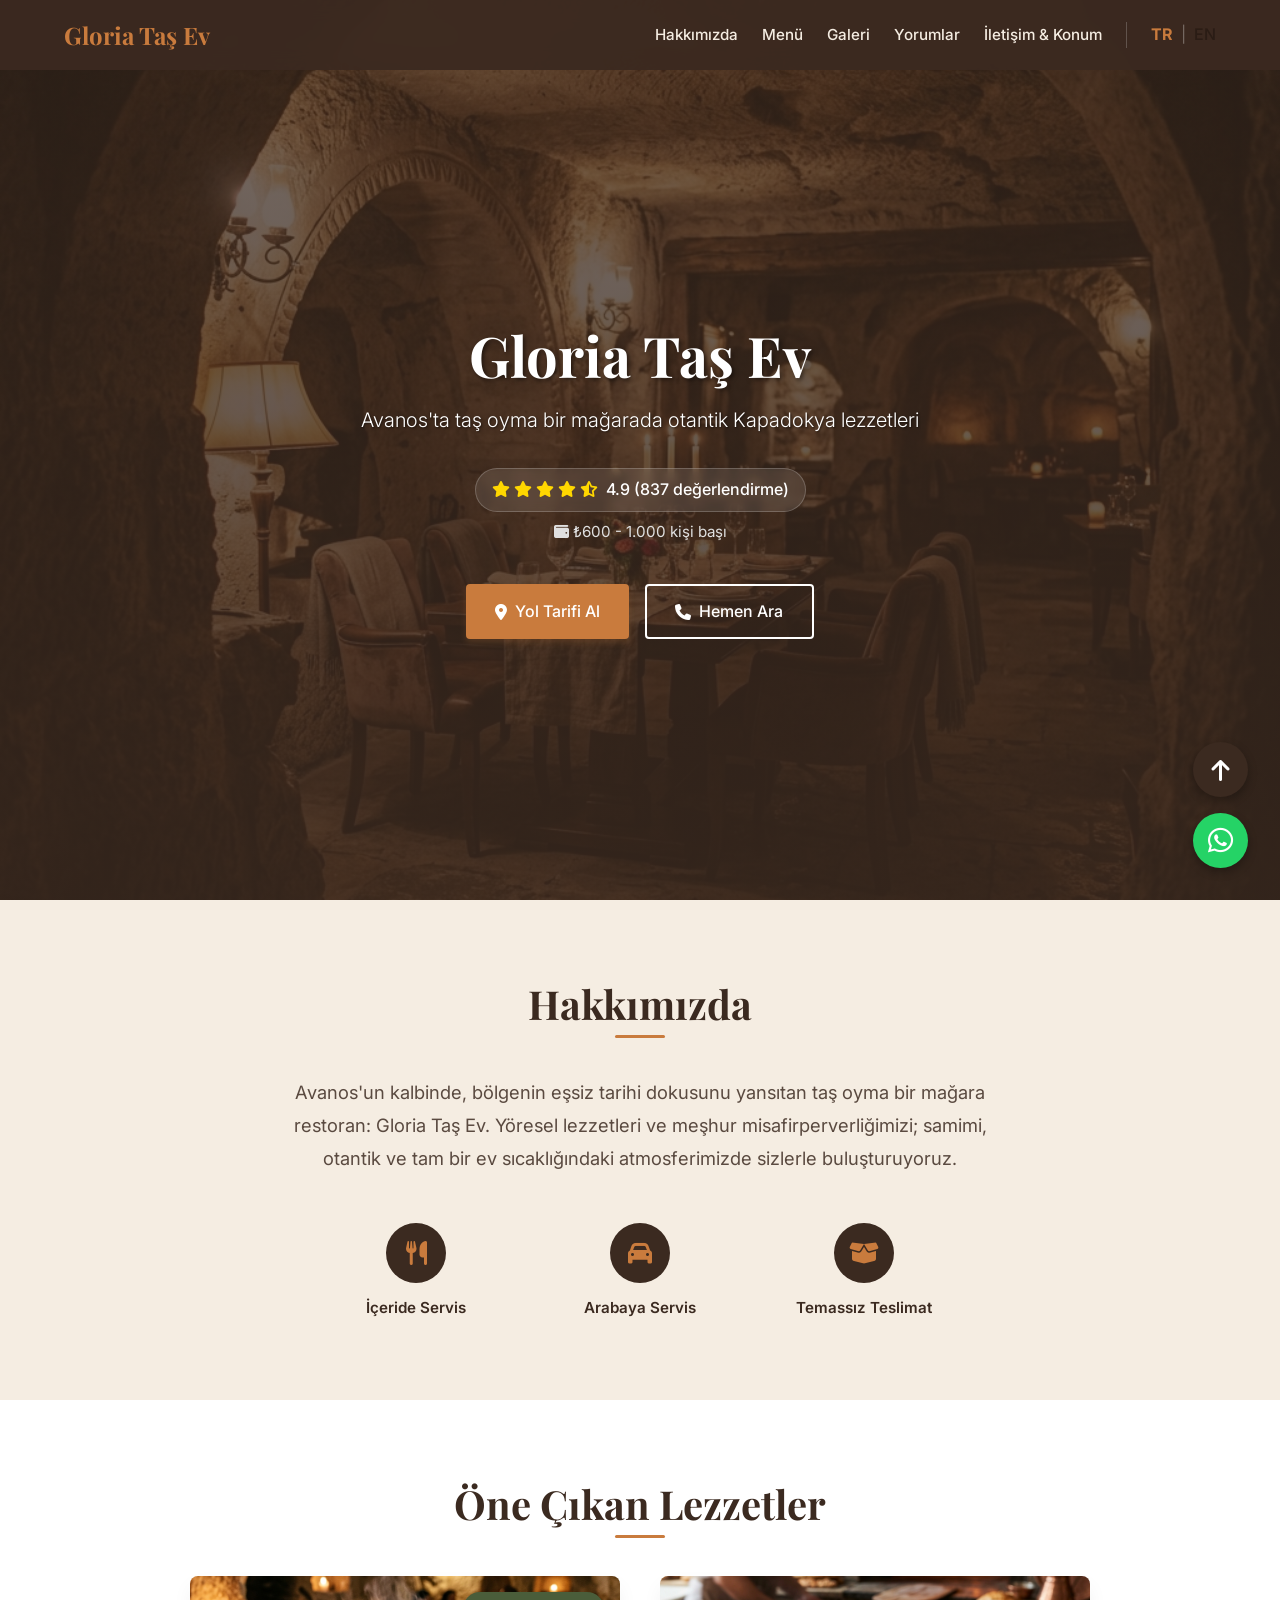
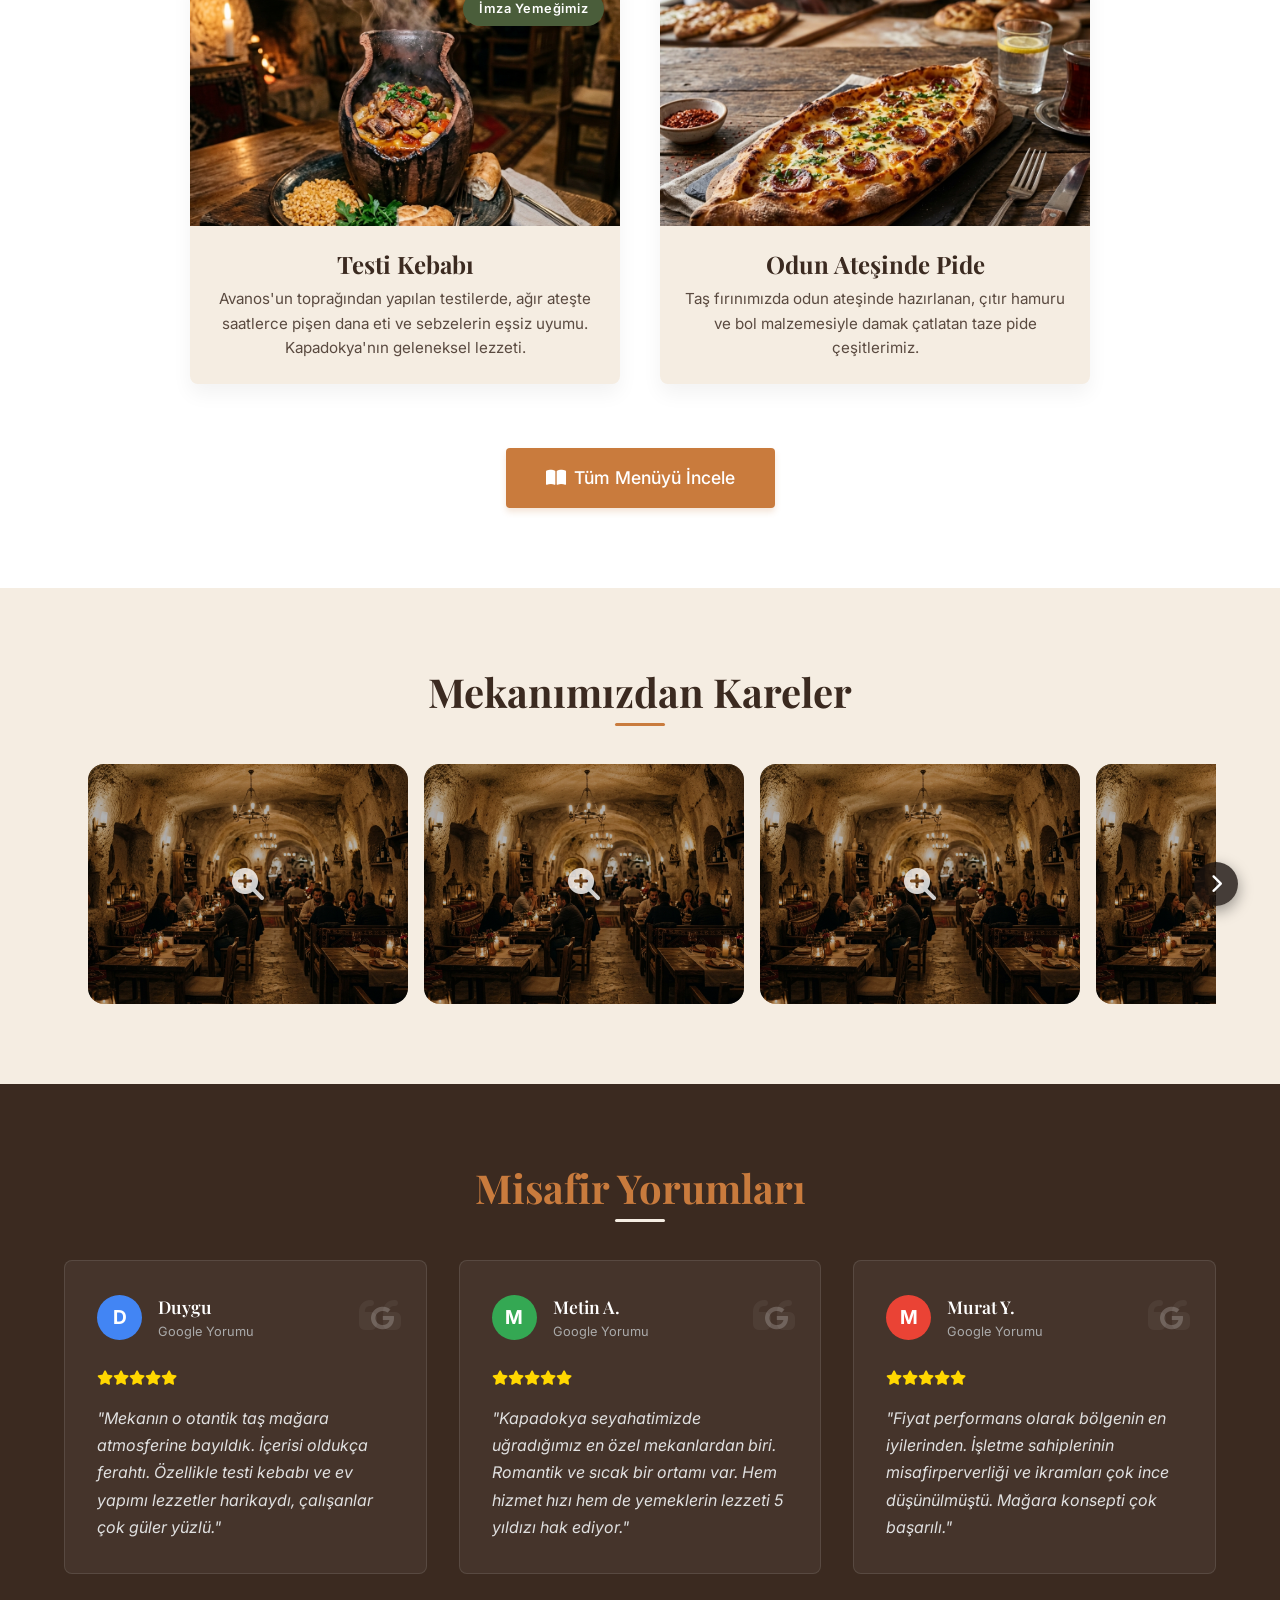
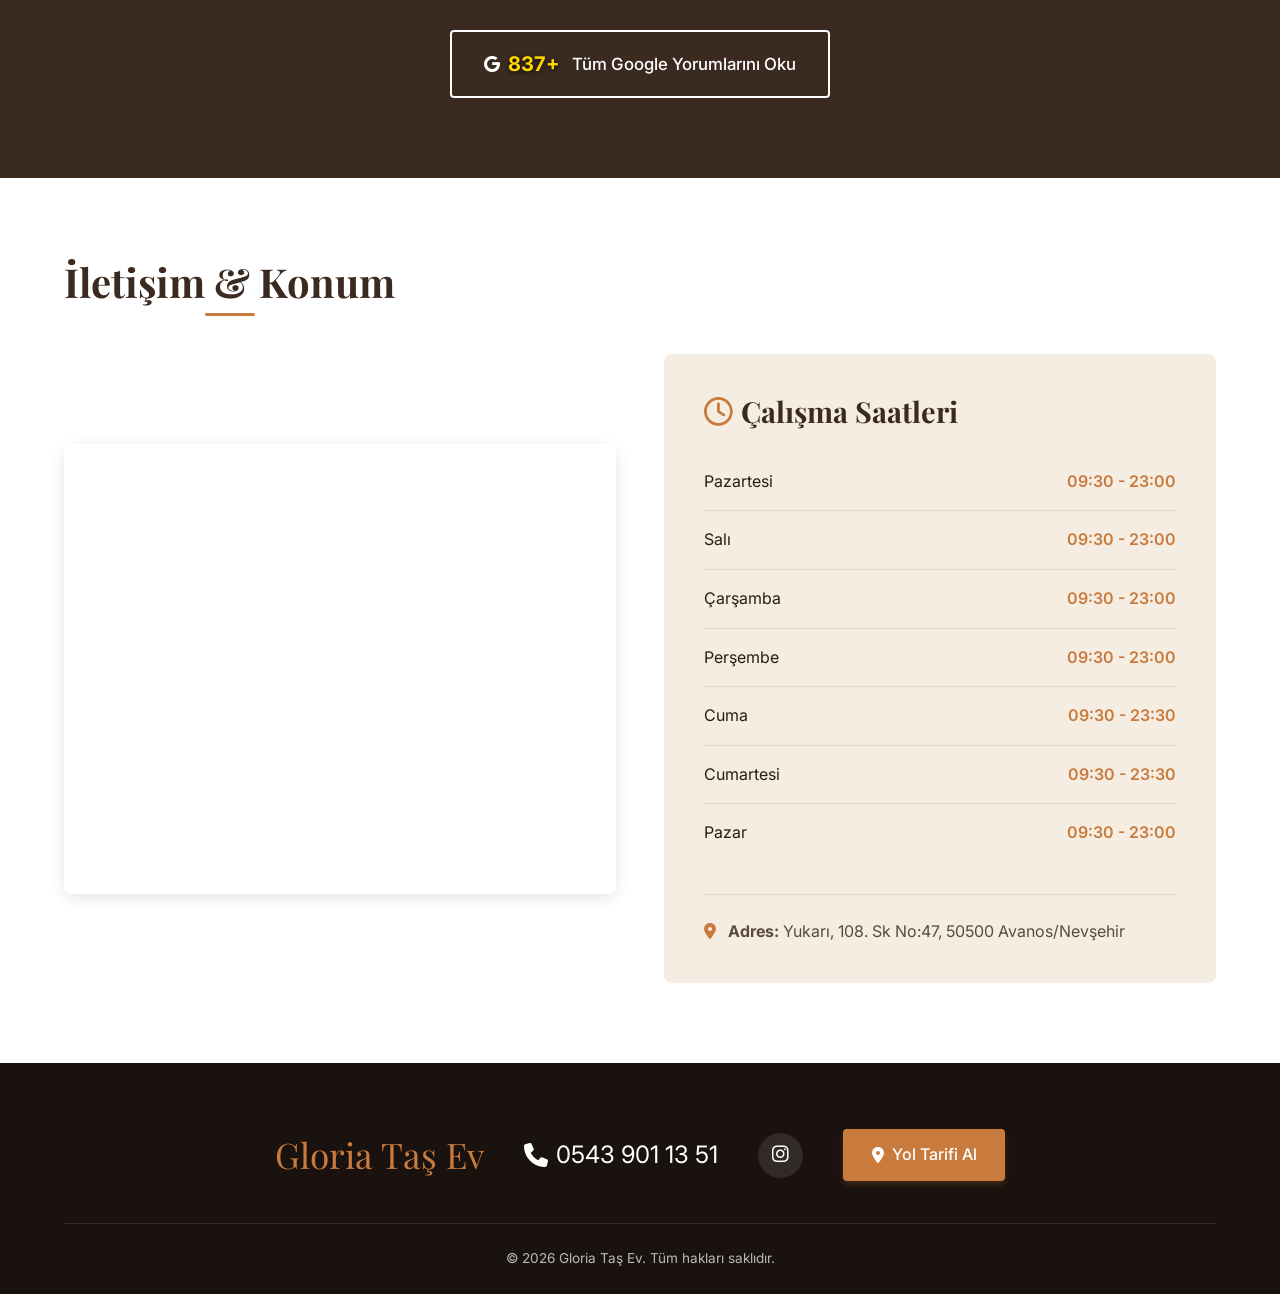
==== index.html @ b78cab79 "Update: Kullanıcı tarafından butonlar düzeltildi" ====
<!DOCTYPE html>
<html lang="tr">
<head>
    <meta charset="UTF-8">
    <meta name="viewport" content="width=device-width, initial-scale=1.0">
    <title>Gloria Taş Ev — Underground Cave Restaurant</title>
    
    <!-- SEO & Open Graph Etiketleri -->
    <meta name="description" content="Avanos'un tarihi dokusunu yansıtan Gloria Taş Ev'de, taş oyma mağara konseptinde otantik Kapadokya lezzetlerini ve meşhur testi kebabını deneyimleyin.">
    <meta property="og:title" content="Gloria Taş Ev — Underground Cave Restaurant">
    <meta property="og:description" content="Avanos'ta taş oyma bir mağarada otantik Kapadokya lezzetleri. Testi kebabı ve odun ateşinde pide eşliğinde eşsiz bir deneyim.">
    <meta property="og:image" content="https://gloriatasev.com/images/og-image.png">
    <meta property="og:url" content="https://gloriatasev.com">
    <meta property="og:type" content="restaurant">
    <meta property="og:site_name" content="Gloria Taş Ev">
    
    <!-- Favicon -->
    <link rel="icon" type="image/png" href="favicon.png">
    
    <!-- Dil Alternatifleri (SEO) -->
    <link rel="alternate" hreflang="tr" href="https://www.gloriatasev.com/index.html">
    <link rel="alternate" hreflang="en" href="https://www.gloriatasev.com/index-en.html">
    <link rel="alternate" hreflang="x-default" href="https://www.gloriatasev.com/index.html">
    
    <!-- Google Fonts -->
    <link rel="preconnect" href="https://fonts.googleapis.com">
    <link rel="preconnect" href="https://fonts.gstatic.com" crossorigin>
    <link href="https://fonts.googleapis.com/css2?family=Inter:wght@300;400;500;600&family=Playfair+Display:ital,wght@0,400;0,600;0,700;1,400&display=swap" rel="stylesheet">
    
    <!-- Schema.org Yapısal Veri -->
    <script type="application/ld+json">
    {
      "@context": "https://schema.org",
      "@type": "Restaurant",
      "name": "Gloria Taş Ev",
      "image": "https://gloriatasev.com/images/og-image.png",
      "description": "Avanos'ta taş oyma bir mağarada otantik Kapadokya lezzetleri.",
      "address": {
        "@type": "PostalAddress",
        "streetAddress": "Yukarı, 108. Sk No:47",
        "addressLocality": "Avanos",
        "addressRegion": "Nevşehir",
        "postalCode": "50500",
        "addressCountry": "TR"
      },
      "geo": {
        "@type": "GeoCoordinates",
        "latitude": 38.718716,
        "longitude": 34.843779
      },
      "telephone": "+905439011351",
      "servesCuisine": "Turkish",
      "priceRange": "₺₺",
      "openingHoursSpecification": [
        {
          "@type": "OpeningHoursSpecification",
          "dayOfWeek": ["Monday", "Tuesday", "Wednesday", "Thursday", "Sunday"],
          "opens": "09:30",
          "closes": "23:00"
        },
        {
          "@type": "OpeningHoursSpecification",
          "dayOfWeek": ["Friday", "Saturday"],
          "opens": "09:30",
          "closes": "23:30"
        }
      ]
    }
    </script>
    
    <!-- FontAwesome for icons -->
    <link rel="stylesheet" href="https://cdnjs.cloudflare.com/ajax/libs/font-awesome/6.4.0/css/all.min.css">
    
    <link rel="stylesheet" href="style.css">
</head>
<body>
    <!-- Preloader -->
    <div id="preloader">
        <img src="favicon.png" alt="Gloria Taş Ev Logo" class="preloader-logo">
    </div>
    <script>
        window.addEventListener('load', function() {
            setTimeout(function() {
                var p = document.getElementById('preloader');
                if(p) {
                    p.classList.add('fade-out');
                    setTimeout(function() { p.style.display = 'none'; }, 600);
                }
            }, 300);
        });
    </script>

    <!-- ==========================================================================
         NAVIGATION
         ========================================================================== -->
    <nav id="navbar">
        <div class="container nav-container">
            <a href="#hero" class="logo">Gloria Taş Ev</a>
            
            <div class="nav-right">
                <ul class="nav-links">
                    <li><a href="#hakkimizda">Hakkımızda</a></li>
                    <li><a href="#menu">Menü</a></li>
                    <li><a href="#galeri">Galeri</a></li>
                    <li><a href="#yorumlar">Yorumlar</a></li>
                    <li><a href="#konum">İletişim & Konum</a></li>
                </ul>

                <div class="lang-switch">
                    <a href="index.html" class="active">TR</a>
                    <span>|</span>
                    <a href="index-en.html">EN</a>
                </div>

                <button class="mobile-menu-btn" aria-label="Menüyü Aç/Kapat">
                    <i class="fa-solid fa-bars"></i>
                </button>
            </div>
        </div>
    </nav>

    <!-- ==========================================================================
         1. HERO SECTION
         ========================================================================== -->
    <section id="hero">
        <!-- Arkaplan için placeholder. Gerçek fotoğraf eklenecek. -->
        <div class="hero-bg"></div>
        <div class="container hero-content">
            <h1 class="hero-title">Gloria Taş Ev</h1>
            <p class="hero-subtitle">Avanos'ta taş oyma bir mağarada otantik Kapadokya lezzetleri</p>
            
            <div class="badge-container">
                <a href="#yorumlar" class="rating-badge">
                    <span class="stars">
                        <i class="fa-solid fa-star"></i>
                        <i class="fa-solid fa-star"></i>
                        <i class="fa-solid fa-star"></i>
                        <i class="fa-solid fa-star"></i>
                        <i class="fa-solid fa-star-half-stroke"></i>
                    </span>
                    <span>4.9 (837 değerlendirme)</span>
                </a>
                <div class="price-badge">
                    <i class="fa-solid fa-wallet"></i> ₺600 - 1.000 kişi başı
                </div>
            </div>

            <div class="hero-buttons">
                <a href="https://maps.google.com/?q=Gloria+Taş+Ev,+Avanos" target="_blank" class="btn btn-primary"><i class="fa-solid fa-location-dot"></i> Yol Tarifi Al</a>
                <a href="tel:05439011351" class="btn btn-outline"><i class="fa-solid fa-phone"></i> Hemen Ara</a>
            </div>
        </div>
    </section>

    <!-- ==========================================================================
         2. ABOUT SECTION
         ========================================================================== -->
    <section id="hakkimizda" class="section">
        <div class="container about-content">
            <h2 class="section-title">Hakkımızda</h2>
            <p class="about-text">
                Avanos'un kalbinde, bölgenin eşsiz tarihi dokusunu yansıtan taş oyma bir mağara restoran: Gloria Taş Ev. Yöresel lezzetleri ve meşhur misafirperverliğimizi; samimi, otantik ve tam bir ev sıcaklığındaki atmosferimizde sizlerle buluşturuyoruz.
            </p>
            
            <div class="service-options">
                <div class="service-item">
                    <div class="service-icon"><i class="fa-solid fa-utensils"></i></div>
                    <span class="service-text">İçeride Servis</span>
                </div>
                <div class="service-item">
                    <div class="service-icon"><i class="fa-solid fa-car"></i></div>
                    <span class="service-text">Arabaya Servis</span>
                </div>
                <div class="service-item">
                    <div class="service-icon"><i class="fa-solid fa-box-open"></i></div>
                    <span class="service-text">Temassız Teslimat</span>
                </div>
            </div>
        </div>
    </section>

    <!-- ==========================================================================
         3. MENU SECTION
         ========================================================================== -->
    <section id="menu" class="section text-center">
        <div class="container">
            <h2 class="section-title">Öne Çıkan Lezzetler</h2>
            
            <div class="menu-grid">
                <!-- Menu Item 1: Testi Kebabı -->
                <div class="menu-card">
                    <div class="signature-badge">İmza Yemeğimiz</div>
                    
                    <img src="images/testi-kebabi.png" alt="Testi Kebabı" loading="lazy" class="menu-img">
                    
                    <div class="menu-card-content">
                        <h3 class="menu-title">Testi Kebabı</h3>
                        <p class="menu-desc">Avanos'un toprağından yapılan testilerde, ağır ateşte saatlerce pişen dana eti ve sebzelerin eşsiz uyumu. Kapadokya'nın geleneksel lezzeti.</p>
                    </div>
                </div>

                <!-- Menu Item 2: Taze Pide -->
                <div class="menu-card">
                    
                    <img src="images/pide.png" alt="Odun Ateşinde Pide" loading="lazy" class="menu-img">
                    
                    <div class="menu-card-content">
                        <h3 class="menu-title">Odun Ateşinde Pide</h3>
                        <p class="menu-desc">Taş fırınımızda odun ateşinde hazırlanan, çıtır hamuru ve bol malzemesiyle damak çatlatan taze pide çeşitlerimiz.</p>
                    </div>
                </div>
            </div>

            
            <div style="margin-top: 4rem;">
                <a href="javascript:void(0)" onclick="openMenuChoice()" class="btn btn-primary" style="font-size: 1.1rem; padding: 1rem 2.5rem;">
                    <i class="fa-solid fa-book-open"></i> Tüm Menüyü İncele
                </a>
            </div>
        </div>
    </section>

    <!-- ==========================================================================
         4. GALLERY SECTION
         ========================================================================== -->
    <section id="galeri" class="section text-center">
        <div class="container">
            <h2 class="section-title">Mekanımızdan Kareler</h2>
            <p class="gallery-hint">Kaydırarak daha fazla fotoğraf görün &rarr;</p>
            
            <div class="gallery-wrapper">
                <button class="gallery-nav-btn prev" onclick="scrollGallery(-1)" aria-label="Önceki Fotoğraf"><i class="fa-solid fa-chevron-left"></i></button>
                <button class="gallery-nav-btn next" onclick="scrollGallery(1)" aria-label="Sonraki Fotoğraf"><i class="fa-solid fa-chevron-right"></i></button>
                <div class="gallery-grid">
                <div class="gallery-item" data-src="images/gallery-mock.png" style="background-image: url('images/gallery-mock.png'); background-size: cover; background-position: center;"><div style="width: 100%; height: 100%; background: rgba(0,0,0,0.3); display: flex; align-items: center; justify-content: center;"><i class="fa-solid fa-magnifying-glass-plus" style="color: white; opacity: 0.8;"></i></div></div>
                <div class="gallery-item" data-src="images/gallery-mock.png" style="background-image: url('images/gallery-mock.png'); background-size: cover; background-position: center;"><div style="width: 100%; height: 100%; background: rgba(0,0,0,0.3); display: flex; align-items: center; justify-content: center;"><i class="fa-solid fa-magnifying-glass-plus" style="color: white; opacity: 0.8;"></i></div></div>
                <div class="gallery-item" data-src="images/gallery-mock.png" style="background-image: url('images/gallery-mock.png'); background-size: cover; background-position: center;"><div style="width: 100%; height: 100%; background: rgba(0,0,0,0.3); display: flex; align-items: center; justify-content: center;"><i class="fa-solid fa-magnifying-glass-plus" style="color: white; opacity: 0.8;"></i></div></div>
                <div class="gallery-item" data-src="images/gallery-mock.png" style="background-image: url('images/gallery-mock.png'); background-size: cover; background-position: center;"><div style="width: 100%; height: 100%; background: rgba(0,0,0,0.3); display: flex; align-items: center; justify-content: center;"><i class="fa-solid fa-magnifying-glass-plus" style="color: white; opacity: 0.8;"></i></div></div>
                <div class="gallery-item" data-src="images/gallery-mock.png" style="background-image: url('images/gallery-mock.png'); background-size: cover; background-position: center;"><div style="width: 100%; height: 100%; background: rgba(0,0,0,0.3); display: flex; align-items: center; justify-content: center;"><i class="fa-solid fa-magnifying-glass-plus" style="color: white; opacity: 0.8;"></i></div></div>
                <div class="gallery-item" data-src="images/gallery-mock.png" style="background-image: url('images/gallery-mock.png'); background-size: cover; background-position: center;"><div style="width: 100%; height: 100%; background: rgba(0,0,0,0.3); display: flex; align-items: center; justify-content: center;"><i class="fa-solid fa-magnifying-glass-plus" style="color: white; opacity: 0.8;"></i></div></div>
            </div>
            </div>
        </div>
    </section>

    <!-- Lightbox for Gallery -->
    <div class="lightbox" id="lightbox">
        <div class="lightbox-content">
            <button class="lightbox-close" id="lightbox-close" aria-label="Kapat">&times;</button>
            <div id="lightbox-img-container" style="width: 100%; height: 100%; display: flex; align-items: center; justify-content: center;">
                <!-- Gerçek görsel tıklandığında buraya JS ile img eklenecek -->
                <i class="fa-solid fa-image" style="font-size: 5rem; color: #555;"></i>
            </div>
        </div>
    </div>

    <!-- ==========================================================================
         5. REVIEWS SECTION
         ========================================================================== -->
    <section id="yorumlar" class="section text-center">
        <div class="container">
            <h2 class="section-title">Misafir Yorumları</h2>
            
            <div class="reviews-grid">
                <!-- Google Style Review 1 -->
                <div class="review-card">
                    <div style="display: flex; align-items: center; margin-bottom: 1.5rem; position: relative; z-index: 2;">
                        <div style="width: 45px; height: 45px; background-color: #4285F4; color: white; border-radius: 50%; display: flex; align-items: center; justify-content: center; font-weight: bold; font-size: 1.2rem; margin-right: 1rem; font-family: var(--font-body);">D</div>
                        <div style="text-align: left;">
                            <div class="review-author" style="border: none; padding: 0; font-size: 1.1rem; color: var(--color-white);">Duygu</div>
                            <div style="color: #aaa; font-size: 0.8rem; font-family: var(--font-body);">Google Yorumu</div>
                        </div>
                        <i class="fa-brands fa-google" style="margin-left: auto; color: rgba(255,255,255,0.2); font-size: 1.5rem;"></i>
                    </div>
                    <div class="review-stars" style="text-align: left;">
                        <i class="fa-solid fa-star"></i><i class="fa-solid fa-star"></i><i class="fa-solid fa-star"></i><i class="fa-solid fa-star"></i><i class="fa-solid fa-star"></i>
                    </div>
                    <p class="review-text" style="margin-bottom: 0;">"Mekanın o otantik taş mağara atmosferine bayıldık. İçerisi oldukça ferahtı. Özellikle testi kebabı ve ev yapımı lezzetler harikaydı, çalışanlar çok güler yüzlü."</p>
                </div>
                
                <!-- Google Style Review 2 -->
                <div class="review-card">
                    <div style="display: flex; align-items: center; margin-bottom: 1.5rem; position: relative; z-index: 2;">
                        <div style="width: 45px; height: 45px; background-color: #34A853; color: white; border-radius: 50%; display: flex; align-items: center; justify-content: center; font-weight: bold; font-size: 1.2rem; margin-right: 1rem; font-family: var(--font-body);">M</div>
                        <div style="text-align: left;">
                            <div class="review-author" style="border: none; padding: 0; font-size: 1.1rem; color: var(--color-white);">Metin A.</div>
                            <div style="color: #aaa; font-size: 0.8rem; font-family: var(--font-body);">Google Yorumu</div>
                        </div>
                        <i class="fa-brands fa-google" style="margin-left: auto; color: rgba(255,255,255,0.2); font-size: 1.5rem;"></i>
                    </div>
                    <div class="review-stars" style="text-align: left;">
                        <i class="fa-solid fa-star"></i><i class="fa-solid fa-star"></i><i class="fa-solid fa-star"></i><i class="fa-solid fa-star"></i><i class="fa-solid fa-star"></i>
                    </div>
                    <p class="review-text" style="margin-bottom: 0;">"Kapadokya seyahatimizde uğradığımız en özel mekanlardan biri. Romantik ve sıcak bir ortamı var. Hem hizmet hızı hem de yemeklerin lezzeti 5 yıldızı hak ediyor."</p>
                </div>
                
                <!-- Google Style Review 3 -->
                <div class="review-card">
                    <div style="display: flex; align-items: center; margin-bottom: 1.5rem; position: relative; z-index: 2;">
                        <div style="width: 45px; height: 45px; background-color: #EA4335; color: white; border-radius: 50%; display: flex; align-items: center; justify-content: center; font-weight: bold; font-size: 1.2rem; margin-right: 1rem; font-family: var(--font-body);">M</div>
                        <div style="text-align: left;">
                            <div class="review-author" style="border: none; padding: 0; font-size: 1.1rem; color: var(--color-white);">Murat Y.</div>
                            <div style="color: #aaa; font-size: 0.8rem; font-family: var(--font-body);">Google Yorumu</div>
                        </div>
                        <i class="fa-brands fa-google" style="margin-left: auto; color: rgba(255,255,255,0.2); font-size: 1.5rem;"></i>
                    </div>
                    <div class="review-stars" style="text-align: left;">
                        <i class="fa-solid fa-star"></i><i class="fa-solid fa-star"></i><i class="fa-solid fa-star"></i><i class="fa-solid fa-star"></i><i class="fa-solid fa-star"></i>
                    </div>
                    <p class="review-text" style="margin-bottom: 0;">"Fiyat performans olarak bölgenin en iyilerinden. İşletme sahiplerinin misafirperverliği ve ikramları çok ince düşünülmüştü. Mağara konsepti çok başarılı."</p>
                </div>
            </div>
            
            <div style="margin-top: 3.5rem;">
                <a href="https://maps.google.com/?q=Gloria+Taş+Ev,+Avanos" target="_blank" class="btn btn-outline" style="font-size: 1.05rem; padding: 1rem 2rem;">
                    <i class="fa-brands fa-google"></i> <strong style="color: #FFD700; text-shadow: 0 1px 5px rgba(0,0,0,0.8); font-size: 1.2em; margin-right: 4px;">837+</strong> Tüm Google Yorumlarını Oku
                </a>
            </div>
        </div>
    </section>

    <!-- ==========================================================================
         6. LOCATION SECTION
         ========================================================================== -->
    <section id="konum" class="section">
        <div class="container">
            <h2 class="section-title text-center">İletişim & Konum</h2>
            
            <div class="location-grid">
                <!-- Google Maps Embed -->
                <div class="map-container">
                    <iframe src="https://maps.google.com/maps?q=Gloria+Taş+Ev,+Avanos&t=&z=15&ie=UTF8&iwloc=&output=embed" 
                        allowfullscreen="" loading="lazy" referrerpolicy="no-referrer-when-downgrade" style="border:0;"></iframe>
                </div>
                
                <!-- Business Hours -->
                <div class="hours-container">
                    <h3><i class="fa-regular fa-clock" style="color: var(--color-warm-amber);"></i> Çalışma Saatleri</h3>
                    <table class="hours-table">
                        <tr>
                            <td>Pazartesi</td>
                            <td>09:30 - 23:00</td>
                        </tr>
                        <tr>
                            <td>Salı</td>
                            <td>09:30 - 23:00</td>
                        </tr>
                        <tr>
                            <td>Çarşamba</td>
                            <td>09:30 - 23:00</td>
                        </tr>
                        <tr>
                            <td>Perşembe</td>
                            <td>09:30 - 23:00</td>
                        </tr>
                        <tr>
                            <td>Cuma</td>
                            <td>09:30 - 23:30</td>
                        </tr>
                        <tr>
                            <td>Cumartesi</td>
                            <td>09:30 - 23:30</td>
                        </tr>
                        <tr>
                            <td>Pazar</td>
                            <td>09:30 - 23:00</td>
                        </tr>
                    </table>
                    
                    <div class="address-text">
                        <p><i class="fa-solid fa-location-dot" style="color: var(--color-warm-amber); margin-right: 8px;"></i> 
                        <strong>Adres:</strong> Yukarı, 108. Sk No:47, 50500 Avanos/Nevşehir</p>
                    </div>
                </div>
            </div>
        </div>
    </section>

    <!-- ==========================================================================
         7. FOOTER
         ========================================================================== -->
    <footer>
        <div class="container">
            <div class="footer-flex-row">
                <div class="footer-logo">Gloria Taş Ev</div>
                <a href="tel:05439011351" class="footer-phone"><i class="fa-solid fa-phone"></i> 0543 901 13 51</a>
                <div style="display: flex; gap: 1rem;">
                    <a href="https://instagram.com/gloriatasev" class="social-link" aria-label="Instagram" target="_blank"><i class="fa-brands fa-instagram"></i></a>
                </div>
                <a href="https://maps.google.com/?q=Gloria+Taş+Ev,+Avanos" target="_blank" class="btn btn-primary" style="margin: 0;">
                    <i class="fa-solid fa-location-dot"></i> Yol Tarifi Al
                </a>
            </div>
            
            <div class="copyright">
                &copy; <span id="current-year"></span> Gloria Taş Ev. Tüm hakları saklıdır.
            </div>
        </div>
    </footer>

    <!-- ==========================================================================
         JAVASCRIPT
         ========================================================================== -->
    <script>
        document.addEventListener('DOMContentLoaded', () => {
            // 1. Dinamik Yıl Güncelleme (Footer)
            document.getElementById('current-year').textContent = new Date().getFullYear();

            // 2. Mobil Menü Toggle İşlemleri
            const menuBtn = document.querySelector('.mobile-menu-btn');
            const navLinks = document.querySelector('.nav-links');
            
            menuBtn.addEventListener('click', () => {
                navLinks.classList.toggle('active');
            });

            // Mobil menü açıkken linke tıklanırsa menüyü kapat
            document.querySelectorAll('.nav-links a').forEach(link => {
                link.addEventListener('click', () => {
                    navLinks.classList.remove('active');
                });
            });

            // 3. Scroll yapıldığında Navbar'a gölge ekleme
            const nav = document.querySelector('nav');
            window.addEventListener('scroll', () => {
                if (window.scrollY > 50) {
                    nav.style.boxShadow = '0 2px 10px rgba(0,0,0,0.5)';
                } else {
                    nav.style.boxShadow = 'none';
                }
            });

            // 4. Galeri Lightbox (Vanilla JS)
            const galleryItems = document.querySelectorAll('.gallery-item');
            const lightbox = document.getElementById('lightbox');
            const lightboxClose = document.getElementById('lightbox-close');
            const imgContainer = document.getElementById('lightbox-img-container');
            
            galleryItems.forEach(item => {
                item.addEventListener('click', () => {
                    const imgSrc = item.getAttribute('data-src');
                    imgContainer.innerHTML = `<img src="${imgSrc}" style="max-width: 90vw; max-height: 90vh; border-radius: 8px;" alt="Galeri Görseli">`;
                    lightbox.classList.add('active');
                });
            });

            // Lightbox kapatma butonuna tıklama
            lightboxClose.addEventListener('click', () => {
                lightbox.classList.remove('active');
            });

            // Lightbox dışına (arka plana) tıklama
            lightbox.addEventListener('click', (e) => {
                if (e.target === lightbox || e.target === imgContainer) {
                    lightbox.classList.remove('active');
                }
            });

            // ESC tuşu ile lightbox kapatma
            document.addEventListener('keydown', (e) => {
                if (e.key === 'Escape' && lightbox.classList.contains('active')) {
                    lightbox.classList.remove('active');
                }
            });

            // 5. Scroll to Top Button Logic
            const scrollTopBtn = document.getElementById('scrollTopBtn');
            if (scrollTopBtn) {
                window.addEventListener('scroll', () => {
                    if (window.scrollY > 300) {
                        scrollTopBtn.classList.add('visible');
                    } else {
                        scrollTopBtn.classList.remove('visible');
                    }
                });

                scrollTopBtn.addEventListener('click', () => {
                    window.scrollTo({ top: 0, behavior: 'smooth' });
                });
            }
        });
    </script>

    <!-- Floating Buttons -->
    <div class="floating-container">
        <button id="scrollTopBtn" class="float-btn scroll-top-btn" aria-label="Yukarı Çık">
            <i class="fa-solid fa-arrow-up"></i>
        </button>
        <a href="https://wa.me/905439011351" target="_blank" class="float-btn whatsapp-btn" aria-label="WhatsApp">
            <i class="fa-brands fa-whatsapp"></i>
        </a>
    </div>
    <!-- Menu Choice Modal -->
    <div class="menu-choice-overlay" id="menuChoiceModal">
        <div class="menu-choice-content">
            <button class="menu-choice-close" onclick="closeMenuChoice()"><i class="fa-solid fa-xmark"></i></button>
            <h3 class="menu-choice-title">Menü Seçimi</h3>
            <p class="menu-choice-desc">Hangi menü görünümünü tercih edersiniz?</p>
            <a href="menu-modern.html" onclick="localStorage.setItem('menuLang', 'tr');" class="menu-choice-btn modern"><i class="fa-solid fa-mobile-screen"></i> Modern QR Menü</a>
            <a href="menu.html" class="menu-choice-btn classic"><i class="fa-solid fa-book-open"></i> Klasik Menü</a>
        </div>
    </div>
    <script>
        function openMenuChoice() { document.getElementById('menuChoiceModal').classList.add('active'); }
        function closeMenuChoice() { document.getElementById('menuChoiceModal').classList.remove('active'); }
        
        function scrollGallery(direction) {
            const gallery = document.querySelector('.gallery-grid');
            if (gallery) {
                const scrollAmount = window.innerWidth < 768 ? 250 : 340;
                gallery.scrollBy({ left: direction * scrollAmount, behavior: 'smooth' });
            }
        }

        function updateGalleryNavButtons() {
            const gallery = document.querySelector('.gallery-grid');
            const prevBtn = document.querySelector('.gallery-nav-btn.prev');
            const nextBtn = document.querySelector('.gallery-nav-btn.next');
            if (!gallery || !prevBtn || !nextBtn) return;

            if (window.innerWidth < 768) {
                prevBtn.classList.add('is-hidden');
                nextBtn.classList.add('is-hidden');
                return;
            }

            const maxScroll = gallery.scrollWidth - gallery.clientWidth;
            const atStart = gallery.scrollLeft <= 5;
            const atEnd = gallery.scrollLeft >= maxScroll - 5;

            prevBtn.classList.toggle('is-hidden', atStart);
            nextBtn.classList.toggle('is-hidden', atEnd || maxScroll <= 0);
        }

        document.addEventListener('DOMContentLoaded', () => {
            const gallery = document.querySelector('.gallery-grid');
            if (!gallery) return;

            gallery.addEventListener('scroll', updateGalleryNavButtons, { passive: true });
            window.addEventListener('resize', updateGalleryNavButtons);
            updateGalleryNavButtons();
        });
    </script>

</body>
</html>
---- style.css ----
/* ==========================================================================
           CSS VARIABLES & DESIGN TOKENS
           ========================================================================== */
        :root {
            /* Renk Paleti */
            --color-dark-brown: #3B2A20;
            --color-warm-amber: #C97B3D;
            --color-cream-bg: #F5EDE2;
            --color-dark-green: #4A5D3A; /* Vurgu Rengi */
            
            /* Genel Metin Renkleri */
            --color-text: #2A1C15;
            --color-text-light: #5A4A40;
            --color-white: #FFFFFF;
            
            /* Tipografi */
            --font-heading: 'Playfair Display', serif;
            --font-body: 'Inter', sans-serif;
            
            /* Animasyon / Geçiş */
            --transition: all 0.3s ease;
        }

        /* ==========================================================================
           RESET & BASE STYLES
           ========================================================================== */
        * {
            margin: 0;
            padding: 0;
            box-sizing: border-box;
        }

        html {
            scroll-behavior: smooth;
            font-size: 16px;
        }

        body {
            font-family: var(--font-body);
            background-color: var(--color-cream-bg);
            color: var(--color-text);
            line-height: 1.6;
            overflow-x: hidden;
        }

        h1, h2, h3, h4, h5, h6 {
            font-family: var(--font-heading);
            color: var(--color-dark-brown);
            line-height: 1.2;
            margin-bottom: 1rem;
        }

        a {
            text-decoration: none;
            color: inherit;
        }

        ul {
            list-style: none;
        }

        img {
            max-width: 100%;
            height: auto;
            display: block;
        }

        .container {
            width: 100%;
            max-width: 1200px;
            margin: 0 auto;
            padding: 0 1.5rem;
        }

        .section {
            padding: 5rem 0;
        }

        .text-center {
            text-align: center;
        }

        .section-title {
            font-size: 2.5rem;
            margin-bottom: 3rem;
            position: relative;
            display: inline-block;
        }

        /* Başlıkların altındaki amber renkli çizgi */
        .section-title::after {
            content: '';
            position: absolute;
            bottom: -10px;
            left: 50%;
            transform: translateX(-50%);
            width: 50px;
            height: 3px;
            background-color: var(--color-warm-amber);
            border-radius: 2px;
        }

        /* ==========================================================================
           BUTTONS
           ========================================================================== */
        .btn {
            display: inline-flex;
            align-items: center;
            justify-content: center;
            gap: 0.5rem;
            padding: 0.8rem 1.8rem;
            border-radius: 4px;
            font-weight: 500;
            font-family: var(--font-body);
            cursor: pointer;
            transition: var(--transition);
            border: none;
            font-size: 1rem;
        }

        .btn-primary {
            background-color: var(--color-warm-amber);
            color: var(--color-white);
            box-shadow: 0 4px 6px rgba(201, 123, 61, 0.2);
        }

        .btn-primary:hover, .btn-primary:active {
            background-color: #b06830;
            transform: translateY(-2px);
            box-shadow: 0 6px 12px rgba(201, 123, 61, 0.3);
        }

        .btn-outline {
            background-color: transparent;
            color: var(--color-white);
            border: 2px solid var(--color-white);
        }

        .btn-outline:hover, .btn-outline:active {
            background-color: var(--color-white);
            color: var(--color-dark-brown);
        }

        /* ==========================================================================
           NAVIGATION
           ========================================================================== */
        nav {
            position: fixed;
            top: 0;
            left: 0;
            width: 100%;
            background-color: rgba(59, 42, 32, 0.95);
            backdrop-filter: blur(10px); /* Modern blur efekti */
            z-index: 1000;
            padding: 1rem 0;
            transition: var(--transition);
        }

        .nav-container {
            display: flex;
            justify-content: space-between;
            align-items: center;
        }

        .logo {
            font-family: var(--font-heading);
            font-size: 1.5rem;
            color: var(--color-warm-amber);
            font-weight: 700;
        }

        .nav-links {
            display: flex;
            gap: 1.5rem;
        }

        .nav-links a {
            color: var(--color-cream-bg);
            font-size: 0.95rem;
            transition: var(--transition);
            font-weight: 500;
        }

        .nav-links a:hover {
            color: var(--color-warm-amber);
        }

        .nav-right {
            display: flex;
            align-items: center;
        }

        .mobile-menu-btn {
            display: none;
            color: var(--color-cream-bg);
            font-size: 1.5rem;
            background: none;
            border: none;
            cursor: pointer;
        }
        
        .lang-switch {
            display: flex;
            align-items: center;
            gap: 0.5rem;
            border-left: 1px solid rgba(255,255,255,0.2);
            padding-left: 1.5rem;
            margin-left: 1.5rem;
        }
        
        .lang-switch a {
            font-weight: 500;
        }
        
        .lang-switch a.active {
            color: var(--color-warm-amber);
            font-weight: 700;
        }
        
        .lang-switch span {
            color: rgba(255,255,255,0.3);
        }

        /* ==========================================================================
           1. HERO SECTION
           ========================================================================== */
        #hero {
            height: 100vh;
            min-height: 600px;
            position: relative;
            display: flex;
            align-items: center;
            justify-content: center;
            color: var(--color-white);
            text-align: center;
            padding-top: 60px; /* Navbar yüksekliği kadar offset */
        }

        /* Arkaplan için placeholder. Gerçek görsel eklendiğinde url() kısmını güncelleyin */
        .hero-bg {
            position: absolute;
            top: 0;
            left: 0;
            width: 100%;
            height: 100%;
            background: linear-gradient(rgba(59, 42, 32, 0.7), rgba(59, 42, 32, 0.85)), url('images/hero-bg.png');
            background-size: cover;
            background-position: center;
            z-index: -1;
        }

        .hero-content {
            max-width: 800px;
            padding: 2rem;
        }

        .hero-title {
            color: var(--color-white);
            font-size: 3.5rem;
            margin-bottom: 1rem;
            text-shadow: 2px 2px 4px rgba(0,0,0,0.5);
        }

        .hero-subtitle {
            font-size: 1.25rem;
            font-weight: 300;
            margin-bottom: 2rem;
            text-shadow: 1px 1px 2px rgba(0,0,0,0.5);
        }

        .badge-container {
            display: flex;
            flex-direction: column;
            align-items: center;
            gap: 0.5rem;
            margin-bottom: 2.5rem;
        }

        .rating-badge {
            display: inline-flex;
            align-items: center;
            justify-content: center;
            flex-wrap: wrap;
            text-align: center;
            gap: 0.5rem;
            background-color: rgba(255, 255, 255, 0.1);
            backdrop-filter: blur(5px);
            padding: 0.5rem 1rem;
            border-radius: 50px;
            border: 1px solid rgba(255, 255, 255, 0.2);
            font-weight: 500;
            transition: var(--transition);
        }

        .rating-badge:hover {
            background-color: rgba(255, 255, 255, 0.2);
            transform: translateY(-2px);
        }

        .stars {
            color: #FFD700;
            font-size: 1rem;
            white-space: nowrap;
        }

        .price-badge {
            font-size: 0.95rem;
            color: #e0e0e0;
        }

        .hero-buttons {
            display: flex;
            gap: 1rem;
            justify-content: center;
            flex-wrap: wrap;
        }

        /* ==========================================================================
           2. ABOUT SECTION
           ========================================================================== */
        #hakkimizda {
            background-color: var(--color-cream-bg);
        }

        .about-content {
            max-width: 800px;
            margin: 0 auto;
            text-align: center;
        }

        .about-text {
            font-size: 1.15rem;
            color: var(--color-text-light);
            margin-bottom: 3rem;
            line-height: 1.8;
        }

        .about-content {
            text-align: center;
            width: 100%;
        }

        .service-options {
            display: grid;
            grid-template-columns: repeat(3, 1fr);
            gap: 2rem;
            width: 100%;
            max-width: 640px;
            margin: 0 auto;
        }

        .service-item {
            display: flex;
            flex-direction: column;
            align-items: center;
            justify-content: flex-start;
            gap: 0.8rem;
            width: 100%;
            min-width: 0;
        }

        .service-icon {
            width: 60px;
            height: 60px;
            background-color: var(--color-dark-brown);
            color: var(--color-warm-amber);
            border-radius: 50%;
            display: flex;
            align-items: center;
            justify-content: center;
            font-size: 1.5rem;
            transition: var(--transition);
        }

        .service-item:hover .service-icon {
            transform: scale(1.1);
            background-color: var(--color-dark-green);
            color: var(--color-white);
        }

        .service-text {
            font-weight: 600;
            color: var(--color-dark-brown);
            text-align: center;
            word-break: break-word;
            font-size: 0.95rem;
        }

        /* ==========================================================================
           3. MENU SECTION
           ========================================================================== */
        #menu {
            background-color: var(--color-white);
        }

        .menu-grid {
            display: grid;
            grid-template-columns: repeat(auto-fit, minmax(300px, 1fr));
            gap: 2.5rem;
            max-width: 900px;
            margin: 0 auto;
        }

        .menu-card {
            background-color: var(--color-cream-bg);
            border-radius: 8px;
            overflow: hidden;
            box-shadow: 0 10px 20px rgba(0,0,0,0.05);
            transition: var(--transition);
            position: relative;
            display: flex;
            flex-direction: column;
        }

        .menu-card:hover {
            transform: translateY(-5px);
            box-shadow: 0 15px 30px rgba(0,0,0,0.1);
        }

        .signature-badge {
            position: absolute;
            top: 1rem;
            right: 1rem;
            background-color: var(--color-dark-green);
            color: var(--color-white);
            padding: 0.4rem 1rem;
            border-radius: 20px;
            font-size: 0.8rem;
            font-weight: 600;
            z-index: 2;
            box-shadow: 0 2px 5px rgba(0,0,0,0.2);
            letter-spacing: 0.5px;
        }

        /* Görsel Placeholder. Gerçek görsel eklendiğinde bunu silip img etiketini kullanın */
        .menu-img-placeholder {
            width: 100%;
            height: 250px;
            background-color: #dcd0c0;
            display: flex;
            align-items: center;
            justify-content: center;
            color: var(--color-text-light);
            font-size: 2.5rem;
        }
        
        .menu-img {
            width: 100%;
            height: 250px;
            object-fit: cover;
        }

        .menu-card-content {
            padding: 1.5rem;
            text-align: center;
            flex-grow: 1;
        }

        .menu-title {
            font-size: 1.5rem;
            margin-bottom: 0.5rem;
        }

        .menu-desc {
            color: var(--color-text-light);
            font-size: 0.95rem;
        }

        /* Kapsamlı (QR) Menü Stilleri */
        .full-menu-container {
            max-width: 800px;
            margin: 5rem auto 4rem; /* Alta boşluk eklendi */
            text-align: left;
            background-color: var(--color-cream-bg);
            padding: 3rem;
            border-radius: 8px;
            box-shadow: 0 10px 30px rgba(0,0,0,0.05);
        }
        
        .menu-category {
            margin-bottom: 3rem;
        }
        
        .menu-category:last-child {
            margin-bottom: 0;
        }
        
        .menu-category-title {
            font-family: var(--font-heading);
            font-size: 1.8rem;
            color: var(--color-warm-amber);
            border-bottom: 2px solid rgba(201, 123, 61, 0.2);
            padding-bottom: 0.5rem;
            margin-bottom: 1.5rem;
        }
        
        .menu-item-wrapper {
            margin-bottom: 1.5rem;
        }
        
        .menu-item-wrapper:last-child {
            margin-bottom: 0;
        }
        
        .menu-item-row {
            display: flex;
            align-items: flex-end;
            margin-bottom: 0.3rem;
        }
        
        .menu-item-name {
            font-weight: 600;
            font-size: 1.15rem;
            color: var(--color-dark-brown);
        }
        
        .menu-dots {
            flex-grow: 1;
            border-bottom: 2px dotted rgba(59, 42, 32, 0.15);
            margin: 0 0.5rem;
            position: relative;
            top: -6px;
        }
        
        .menu-item-price {
            font-weight: 700;
            color: var(--color-dark-brown);
            font-size: 1.15rem;
        }
        
        .menu-item-desc {
            font-size: 0.9rem;
            color: var(--color-text-light);
            line-height: 1.4;
            padding-right: 4rem;
        }

        /* ==========================================================================
           4. GALLERY SECTION
           ========================================================================== */
        #galeri {
            background-color: var(--color-cream-bg);
        }

        #galeri {
            position: relative;
        }

        #galeri::after {
            content: '';
            position: absolute;
            top: 0;
            right: 0;
            width: 40px;
            height: 100%;
            background: linear-gradient(to left, var(--color-cream-bg) 0%, transparent 100%);
            pointer-events: none;
            z-index: 2;
        }

        .gallery-wrapper {
            position: relative;
            width: 100%;
            max-width: 1200px;
            margin: 0 auto;
            overflow: visible;
        }

        .gallery-nav-btn {
            display: none;
        }

        .gallery-grid {
            display: flex;
            overflow-x: auto;
            scroll-snap-type: x mandatory;
            gap: 1rem;
            padding: 0 1.5rem 1rem;
            scrollbar-width: none;
        }

        .gallery-grid::-webkit-scrollbar {
            display: none;
        }

        .gallery-item {
            flex: 0 0 auto;
            width: 75vw;
            height: auto;
            aspect-ratio: 4 / 3;
            scroll-snap-align: center;
            background-color: #dcd0c0;
            border-radius: 16px;
            overflow: hidden;
            cursor: pointer;
            position: relative;
            display: flex;
            align-items: center;
            justify-content: center;
            color: var(--color-text-light);
            font-size: 2rem;
            background-size: cover;
            background-position: center;
        }

        .gallery-hint {
            font-size: 0.9rem;
            color: var(--color-text-light);
            margin-bottom: 1.5rem;
            font-style: italic;
        }

        @media (min-width: 768px) {
            .gallery-item {
                max-width: 320px;
            }
            .gallery-hint {
                display: none;
            }
            .gallery-nav-btn {
                display: flex;
                position: absolute;
                top: 50%;
                transform: translateY(-50%);
                width: 44px;
                height: 44px;
                background: rgba(26, 18, 14, 0.8);
                color: var(--color-white);
                border: none;
                border-radius: 50%;
                align-items: center;
                justify-content: center;
                cursor: pointer;
                z-index: 10;
                font-size: 1.2rem;
                transition: opacity 0.25s ease, visibility 0.25s ease, background 0.3s ease, transform 0.3s ease;
                box-shadow: 0 5px 15px rgba(0,0,0,0.4);
            }
            .gallery-nav-btn.is-hidden {
                opacity: 0;
                visibility: hidden;
                pointer-events: none;
            }
            .gallery-nav-btn:hover {
                background: var(--color-warm-amber);
                transform: translateY(-50%) scale(1.1);
            }
            .gallery-nav-btn.prev {
                left: -22px;
            }
            .gallery-nav-btn.next {
                right: -22px;
            }
            /* Masaüstünde scrollbar iptal, sadece butonlar */
            .gallery-grid {
                scrollbar-width: none;
                padding-bottom: 0;
            }
            .gallery-grid::-webkit-scrollbar {
                display: none;
            }
        }

        /* Hover Overlay */
        .gallery-item::after {
            content: '\f00e'; /* FontAwesome büyüteç ikonu */
            font-family: 'Font Awesome 6 Free';
            font-weight: 900;
            position: absolute;
            top: 0;
            left: 0;
            width: 100%;
            height: 100%;
            background-color: rgba(59, 42, 32, 0.6);
            color: var(--color-white);
            display: flex;
            align-items: center;
            justify-content: center;
            font-size: 2.5rem;
            opacity: 0;
            transition: var(--transition);
        }

        .gallery-item:hover::after {
            opacity: 1;
        }

        /* Lightbox Container */
        .lightbox {
            position: fixed;
            top: 0;
            left: 0;
            width: 100%;
            height: 100%;
            background-color: rgba(0, 0, 0, 0.9);
            display: none; /* Gizli */
            align-items: center;
            justify-content: center;
            z-index: 2000;
            opacity: 0;
            transition: opacity 0.3s ease;
        }

        .lightbox.active {
            display: flex;
            opacity: 1;
        }

        .lightbox-content {
            width: 90%;
            max-width: 800px;
            height: 80%;
            background-color: #222;
            display: flex;
            align-items: center;
            justify-content: center;
            color: white;
            font-size: 2rem;
            position: relative;
            border-radius: 4px;
            overflow: hidden;
        }
        
        .lightbox-img {
            max-width: 100%;
            max-height: 100%;
            object-fit: contain;
        }

        .lightbox-close {
            position: absolute;
            top: -40px;
            right: 0;
            color: white;
            font-size: 2.5rem;
            cursor: pointer;
            background: none;
            border: none;
            line-height: 1;
        }

        /* ==========================================================================
           5. REVIEWS SECTION
           ========================================================================== */
        #yorumlar {
            background-color: var(--color-dark-brown);
            color: var(--color-white);
        }

        #yorumlar .section-title {
            color: var(--color-warm-amber);
        }
        
        #yorumlar .section-title::after {
            background-color: var(--color-cream-bg);
        }

        .reviews-grid {
            display: grid;
            grid-template-columns: repeat(auto-fit, minmax(300px, 1fr));
            gap: 2rem;
        }

        .review-card {
            background-color: rgba(255, 255, 255, 0.05);
            padding: 2rem;
            border-radius: 8px;
            border: 1px solid rgba(255, 255, 255, 0.1);
            text-align: left;
            position: relative;
        }
        
        .review-card::before {
            content: '\f10d'; /* Quote left icon */
            font-family: 'Font Awesome 6 Free';
            font-weight: 900;
            position: absolute;
            top: 1rem;
            right: 1.5rem;
            font-size: 3rem;
            color: rgba(255, 255, 255, 0.05);
        }

        .review-stars {
            color: #FFD700;
            margin-bottom: 1rem;
            font-size: 0.9rem;
            white-space: nowrap;
        }

        .review-text {
            font-style: italic;
            margin-bottom: 1.5rem;
            color: #e0e0e0;
            font-size: 1rem;
            line-height: 1.7;
        }

        .review-author {
            font-weight: 600;
            font-family: var(--font-heading);
            color: var(--color-warm-amber);
            font-size: 1.2rem;
            border-top: 1px solid rgba(255, 255, 255, 0.1);
            padding-top: 1rem;
        }

        /* ==========================================================================
           6. LOCATION & CONTACT SECTION
           ========================================================================== */
        #konum {
            background-color: var(--color-white);
        }

        .location-grid {
            display: grid;
            grid-template-columns: 1fr 1fr;
            gap: 3rem;
            align-items: center;
        }

        .map-container {
            width: 100%;
            height: 450px;
            border-radius: 8px;
            overflow: hidden;
            box-shadow: 0 4px 15px rgba(0,0,0,0.1);
        }

        .map-container iframe {
            width: 100%;
            height: 100%;
            border: 0;
        }

        .hours-container {
            background-color: var(--color-cream-bg);
            padding: 2.5rem;
            border-radius: 8px;
        }

        .hours-container h3 {
            font-size: 1.8rem;
            margin-bottom: 1.5rem;
            display: flex;
            align-items: center;
            gap: 0.5rem;
        }

        .hours-table {
            width: 100%;
            border-collapse: collapse;
        }

        .hours-table tr {
            border-bottom: 1px solid rgba(59, 42, 32, 0.1);
        }

        .hours-table tr:last-child {
            border-bottom: none;
        }

        .hours-table td {
            padding: 1rem 0;
            color: var(--color-text);
        }

        .hours-table td:last-child {
            text-align: right;
            font-weight: 600;
            color: var(--color-warm-amber);
        }

        .address-text {
            margin-top: 2rem;
            padding-top: 1.5rem;
            border-top: 1px solid rgba(59, 42, 32, 0.1);
            font-size: 1rem;
            color: var(--color-text-light);
            line-height: 1.5;
        }

        /* ==========================================================================
           7. FOOTER
           ========================================================================== */
        footer {
            background-color: #1A120E;
            color: rgba(255, 255, 255, 0.7);
            padding: 4rem 0 1.5rem;
            text-align: center;
        }

        .footer-flex-row {
            display: flex;
            align-items: center;
            justify-content: center;
            gap: 2.5rem;
            flex-wrap: wrap;
            margin-bottom: 2.5rem;
        }

        .footer-logo {
            font-family: var(--font-heading);
            font-size: 2.2rem;
            color: var(--color-warm-amber);
            margin: 0;
        }

        .footer-phone {
            display: inline-flex;
            align-items: center;
            gap: 0.5rem;
            font-size: 1.5rem;
            color: var(--color-white);
            margin: 0;
            transition: var(--transition);
        }

        .footer-phone:hover {
            color: var(--color-warm-amber);
        }

        .social-link {
            width: 45px;
            height: 45px;
            background-color: rgba(255, 255, 255, 0.1);
            border-radius: 50%;
            display: flex;
            align-items: center;
            justify-content: center;
            color: var(--color-white);
            font-size: 1.2rem;
            margin: 0;
            transition: var(--transition);
        }

        .social-link:hover {
            background-color: var(--color-warm-amber);
            transform: translateY(-3px);
            color: var(--color-white);
        }

        .copyright {
            font-size: 0.85rem;
            border-top: 1px solid rgba(255, 255, 255, 0.1);
            padding-top: 1.5rem;
        }

        /* ==========================================================================
           RESPONSIVE DESIGN (Mobile First Approach Handled via Max-Widths)
           ========================================================================== */
        @media (max-width: 992px) {
            .hero-title { font-size: 3rem; }
            .location-grid { grid-template-columns: 1fr; gap: 2rem; }
            .map-container { height: 350px; }
        }

        @media (max-width: 768px) {
            .mobile-menu-btn { 
                display: block; 
                margin-left: 1.5rem;
            }
            
            /* Mobil Menü */
            .nav-links {
                position: absolute;
                top: 100%;
                left: 0;
                width: 100%;
                background-color: rgba(59, 42, 32, 0.98);
                flex-direction: column;
                gap: 0;
                max-height: 0;
                overflow: hidden;
                transition: max-height 0.3s ease;
            }

            .nav-links.active {
                max-height: 300px;
            }

            .footer-flex-row {
                flex-direction: column;
                gap: 1.5rem;
            }

            .nav-links li {
                width: 100%;
                text-align: center;
                border-bottom: 1px solid rgba(255, 255, 255, 0.05);
            }
            
            .lang-switch {
                border-left: none;
                padding-left: 0;
            }

            .nav-links a {
                display: block;
                padding: 1.2rem;
            }

            .menu-item-desc {
                padding-right: 0;
            }

            /* Diğer Bölümler */
            .hero-title { font-size: 2.2rem; }
            .hero-subtitle { font-size: 1.1rem; }
            
            .hero-buttons { flex-direction: column; width: 100%; max-width: 300px; margin: 0 auto; }
            .btn { width: 100%; }
            
            .service-options { 
                grid-template-columns: repeat(3, 1fr);
                gap: 1rem;
                max-width: 100%;
            }
            
            .service-item {
                width: 100%;
                max-width: none;
            }
            
            .service-icon {
                width: 50px;
                height: 50px;
                font-size: 1.2rem;
            }
            
            .service-text {
                font-size: 0.85rem;
                line-height: 1.2;
            }
            
            .section { padding: 4rem 0; }
            .section-title { font-size: 2rem; }
            
            /* Mobil Yorumlar Slider (Yatay Kaydırma) */
            .reviews-grid {
                display: flex;
                flex-wrap: nowrap;
                overflow-x: auto;
                scroll-snap-type: x mandatory;
                padding-bottom: 1.5rem;
                gap: 1rem;
                -ms-overflow-style: none;  /* IE ve Edge için scrollbar gizleme */
                scrollbar-width: none;  /* Firefox için scrollbar gizleme */
            }

            .reviews-grid::-webkit-scrollbar {
                display: none; /* Chrome, Safari ve Opera için scrollbar gizleme */
            }

            .review-card {
                flex: 0 0 85%; /* Ekranın %85'ini kaplasın, yandaki kartın ucu görünsün */
                scroll-snap-align: center;
            }
            
            .lightbox-close { top: -45px; right: 5px; }
        }
    
/* ==========================================================================
   8. MENU PAGE SPECIFIC
   ========================================================================== */
.page-header {
    text-align: center;
    margin-bottom: 3rem;
}

.page-title {
    font-family: var(--font-heading);
    font-size: 2.5rem;
    color: var(--color-dark-brown);
    margin-bottom: 0.5rem;
}

.back-btn {
    display: inline-flex;
    align-items: center;
    gap: 0.5rem;
    background-color: var(--color-dark-brown);
    color: white;
    padding: 0.8rem 1.5rem;
    border-radius: 4px;
    font-weight: 500;
    transition: var(--transition);
    margin-top: 2rem;
}
.back-btn:hover { background-color: var(--color-warm-amber); }/* ==========================================================================
   9. FLOATING BUTTONS
   ========================================================================== */
.floating-container {
    position: fixed;
    bottom: 2rem;
    right: 2rem;
    display: flex;
    flex-direction: column;
    gap: 1rem;
    z-index: 1000;
}

.float-btn {
    width: 55px;
    height: 55px;
    border-radius: 50%;
    display: flex;
    align-items: center;
    justify-content: center;
    color: white;
    font-size: 1.8rem;
    box-shadow: 0 4px 10px rgba(0,0,0,0.3);
    transition: var(--transition);
    text-decoration: none;
    border: none;
    cursor: pointer;
}

.float-btn:hover {
    transform: translateY(-5px);
    color: white;
}

.whatsapp-btn {
    background-color: #25D366;
}

.whatsapp-btn:hover {
    background-color: #128C7E;
}

.scroll-top-btn {
    background-color: var(--color-dark-brown);
    font-size: 1.5rem;
    opacity: 0;
    visibility: hidden;
}

.scroll-top-btn.visible {
    opacity: 1;
    visibility: visible;
}

.scroll-top-btn:hover {
    background-color: var(--color-warm-amber);
}

@media (max-width: 768px) {
    .floating-container {
        bottom: 1.5rem;
        right: 1.5rem;
    }
    .float-btn {
        width: 50px;
        height: 50px;
        font-size: 1.5rem;
    }
}

/* ==========================================================================
   PRELOADER
   ========================================================================== */
#preloader {
    position: fixed;
    top: 0; left: 0; width: 100%; height: 100%;
    background-color: #1A120E;
    z-index: 9999;
    display: flex;
    align-items: center;
    justify-content: center;
    transition: opacity 0.6s ease-out, visibility 0.6s ease-out;
}

#preloader.fade-out {
    opacity: 0;
    visibility: hidden;
}

.preloader-logo {
    width: 140px;
    height: 140px;
    border-radius: 50%;
    animation: pulse 1.5s infinite ease-in-out alternate;
    box-shadow: 0 10px 30px rgba(0,0,0,0.5);
}

@keyframes pulse {
    0% { transform: scale(0.95); opacity: 0.8; }
    100% { transform: scale(1.05); opacity: 1; }
}

/* ==========================================================================
   MENU CHOICE MODAL
   ========================================================================== */
.menu-choice-overlay {
    position: fixed; top: 0; left: 0; width: 100%; height: 100%;
    background: rgba(0, 0, 0, 0.8);
    backdrop-filter: blur(5px);
    z-index: 10000;
    display: flex;
    align-items: center; justify-content: center;
    opacity: 0; visibility: hidden; transition: all 0.3s ease;
}
.menu-choice-overlay.active { opacity: 1; visibility: visible; }
.menu-choice-content {
    background: var(--color-bg, #1A120E);
    border: 1px solid var(--color-dark-brown);
    border-radius: 20px;
    padding: 2.5rem 2rem;
    width: 90%; max-width: 400px;
    text-align: center;
    transform: scale(0.9); transition: all 0.3s ease;
    box-shadow: 0 15px 35px rgba(0,0,0,0.5);
    position: relative;
}
.menu-choice-overlay.active .menu-choice-content { transform: scale(1); }
.menu-choice-title {
    font-family: var(--font-heading);
    color: var(--color-warm-amber);
    font-size: 1.8rem; margin-bottom: 0.5rem;
}
.menu-choice-desc {
    color: var(--color-cream-bg); opacity: 0.8;
    margin-bottom: 2rem; font-size: 0.95rem;
}
.menu-choice-btn {
    display: block; width: 100%;
    padding: 1rem; margin-bottom: 1rem;
    border-radius: 12px;
    text-decoration: none; font-weight: 600;
    transition: var(--transition);
    font-family: var(--font-body);
}
.menu-choice-btn.modern {
    background: var(--color-dark-green); color: white;
}
.menu-choice-btn.classic {
    background: transparent; border: 1px solid var(--color-warm-amber);
    color: var(--color-warm-amber);
}
.menu-choice-close {
    position: absolute; top: 1rem; right: 1rem;
    background: none; border: none; color: var(--color-cream-bg); opacity: 0.5;
    font-size: 1.2rem; cursor: pointer;
}
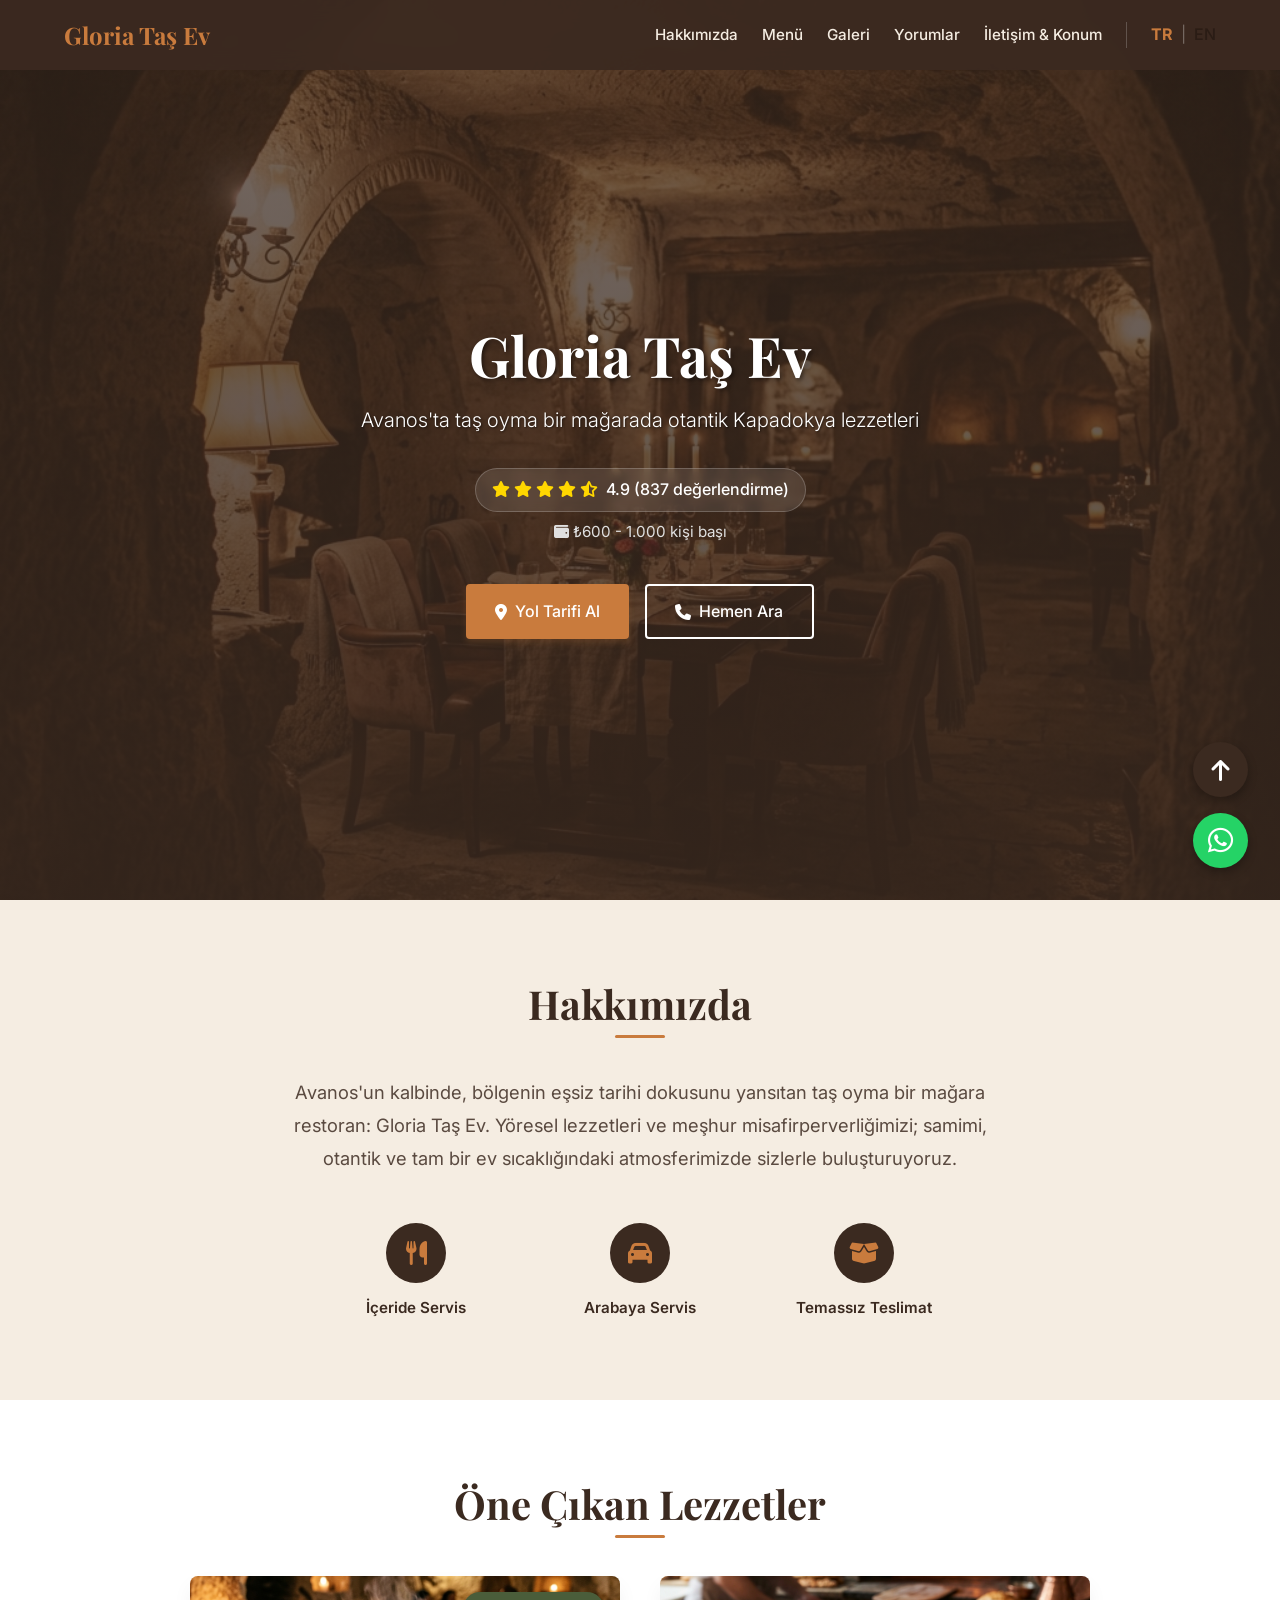
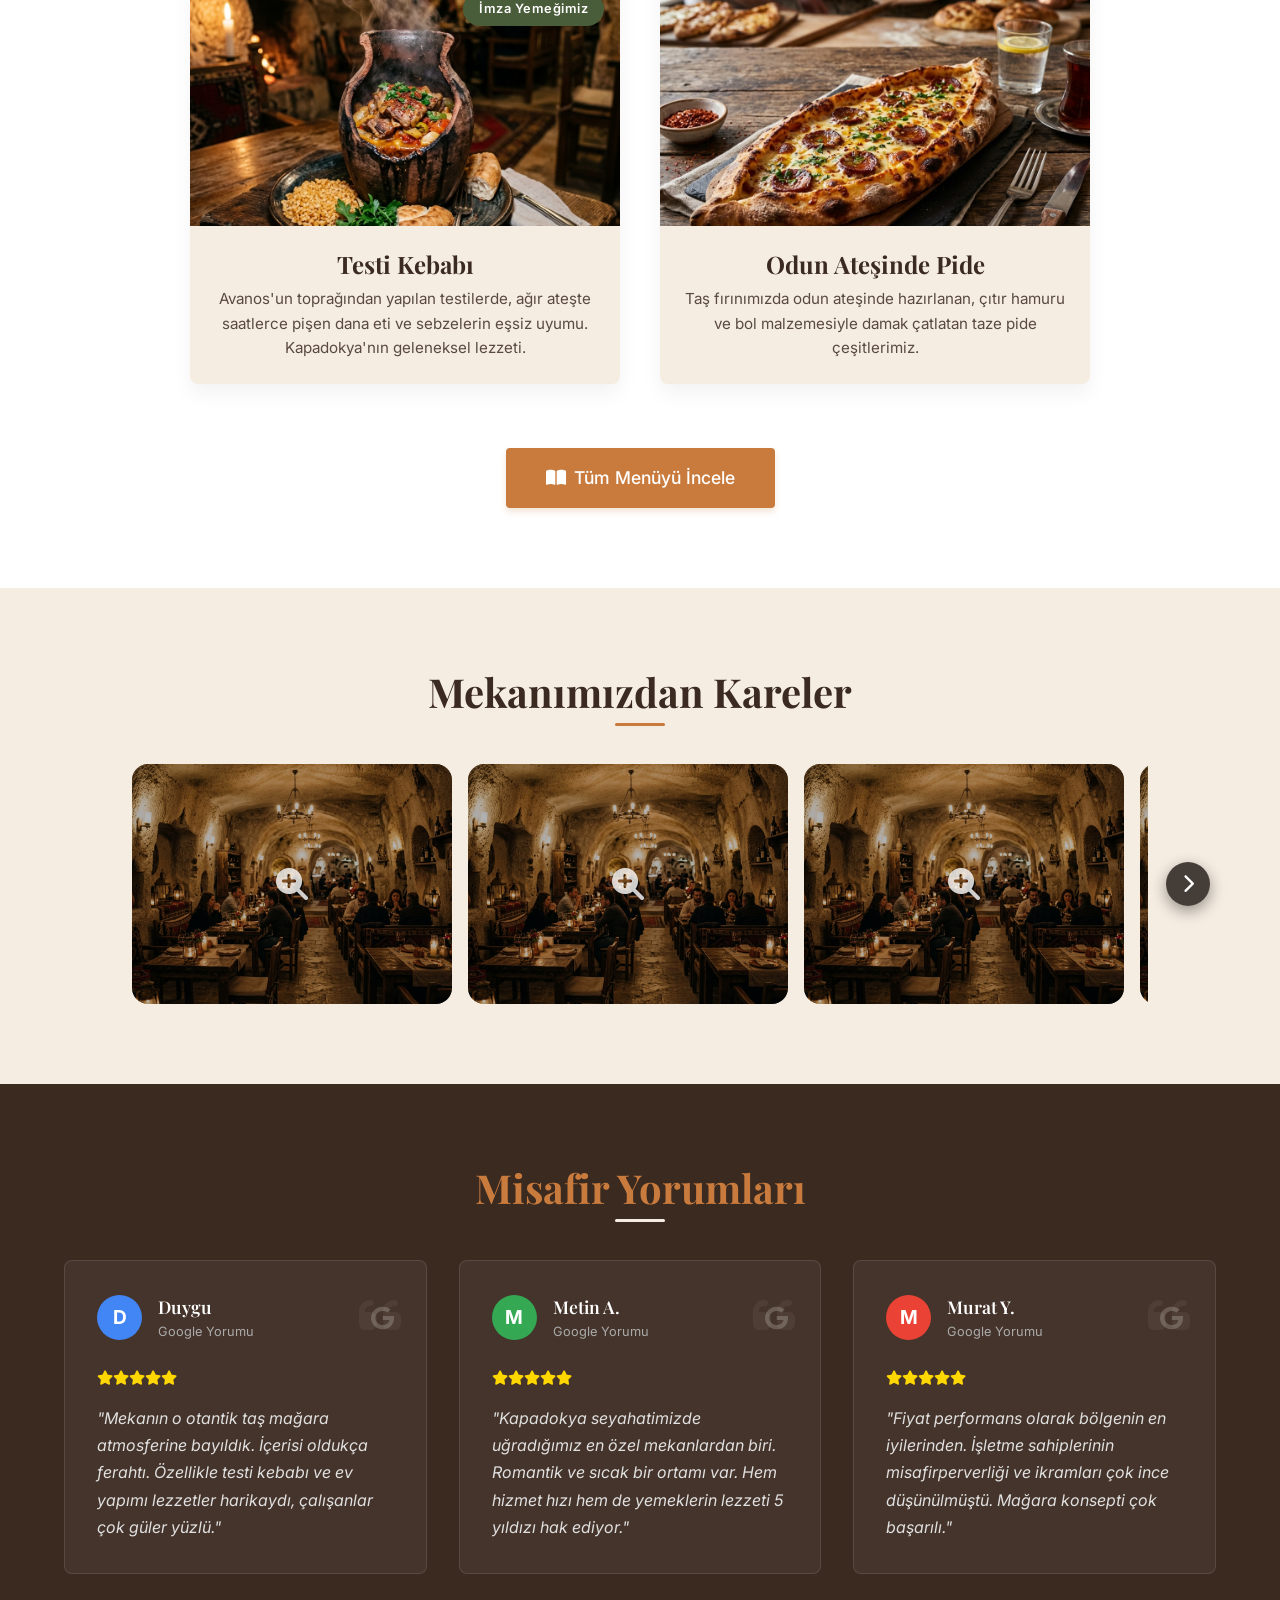
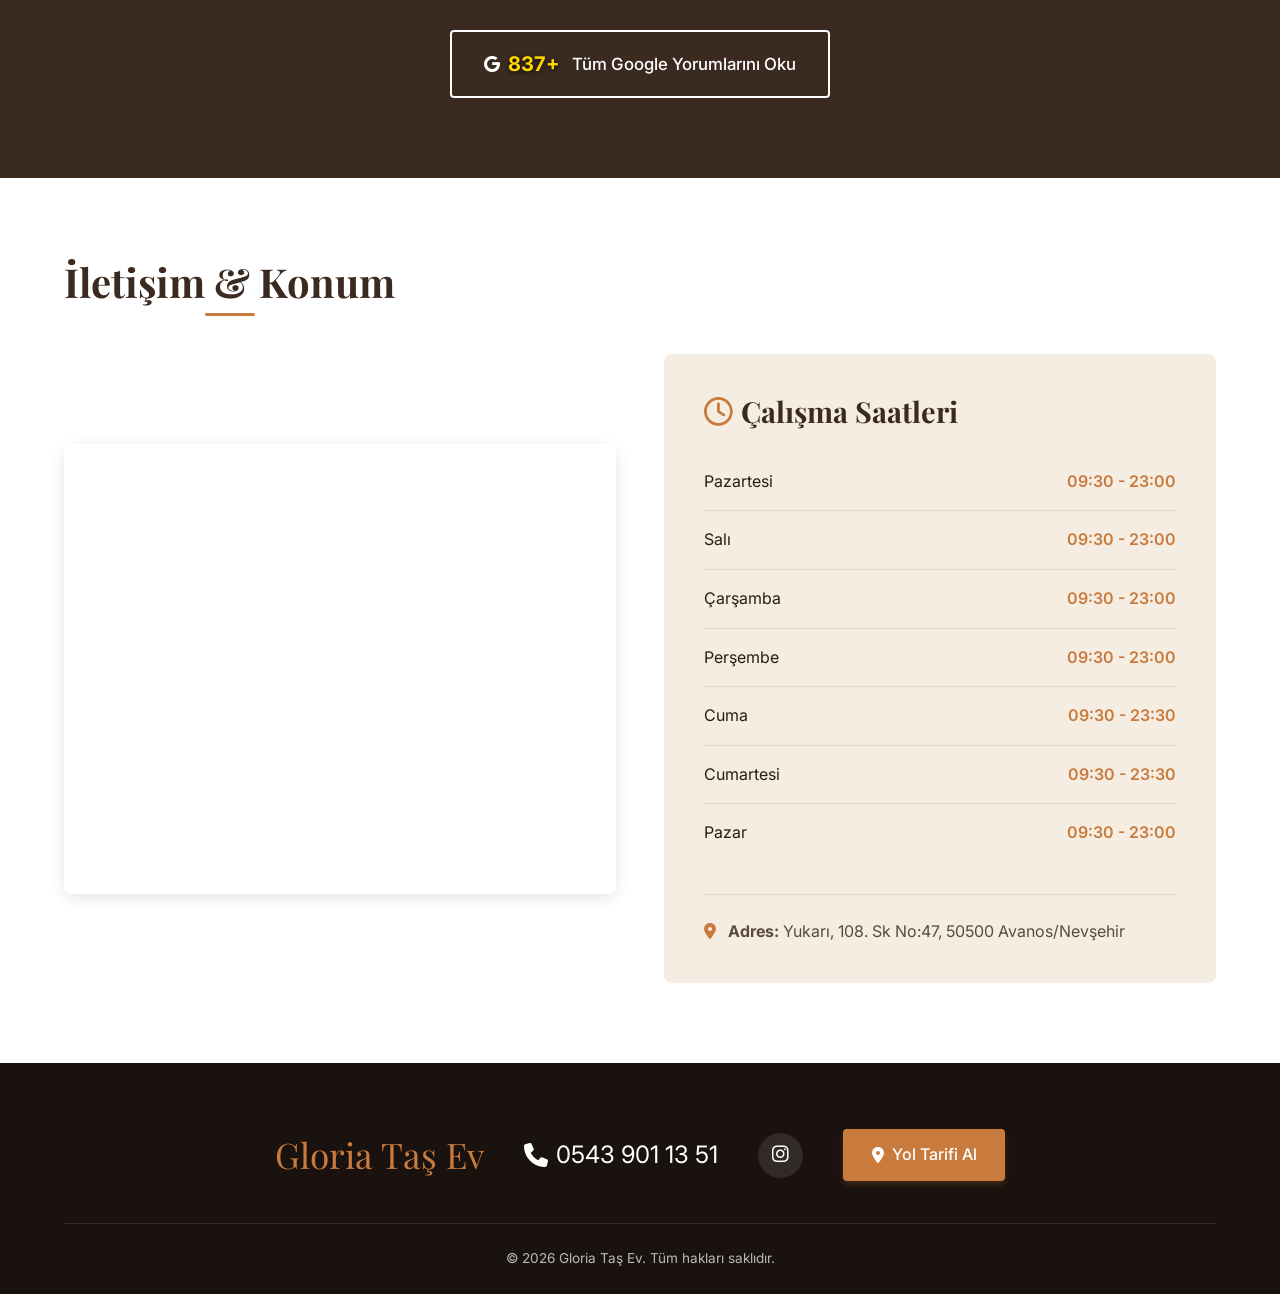
==== commit a736a4ff: "Update: Kullanıcı tarafından yeni düzeltmeler yapıldı" ====
--- a/index.html
+++ b/index.html
@@ -71,7 +71,7 @@
     <!-- FontAwesome for icons -->
     <link rel="stylesheet" href="https://cdnjs.cloudflare.com/ajax/libs/font-awesome/6.4.0/css/all.min.css">
     
-    <link rel="stylesheet" href="style.css">
+    <link rel="stylesheet" href="style.css?v=2">
 </head>
 <body>
     <!-- Preloader -->
@@ -507,10 +507,14 @@
         
         function scrollGallery(direction) {
             const gallery = document.querySelector('.gallery-grid');
-            if (gallery) {
-                const scrollAmount = window.innerWidth < 768 ? 250 : 340;
-                gallery.scrollBy({ left: direction * scrollAmount, behavior: 'smooth' });
-            }
+            if (!gallery) return;
+
+            const scrollAmount = window.innerWidth < 768 ? 250 : 340;
+            gallery.scrollBy({ left: direction * scrollAmount, behavior: 'smooth' });
+
+            const refreshNav = () => updateGalleryNavButtons();
+            gallery.addEventListener('scrollend', refreshNav, { once: true });
+            setTimeout(refreshNav, 500);
         }
 
         function updateGalleryNavButtons() {
@@ -525,22 +529,25 @@
                 return;
             }
 
-            const maxScroll = gallery.scrollWidth - gallery.clientWidth;
-            const atStart = gallery.scrollLeft <= 5;
-            const atEnd = gallery.scrollLeft >= maxScroll - 5;
-
-            prevBtn.classList.toggle('is-hidden', atStart);
-            nextBtn.classList.toggle('is-hidden', atEnd || maxScroll <= 0);
+            prevBtn.classList.remove('is-hidden');
+            nextBtn.classList.remove('is-hidden');
+
+            const maxScroll = Math.max(0, gallery.scrollWidth - gallery.clientWidth);
+            const atStart = gallery.scrollLeft <= 8;
+            const atEnd = gallery.scrollLeft >= maxScroll - 8;
+
+            if (atStart) prevBtn.classList.add('is-hidden');
+            if (atEnd || maxScroll <= 0) nextBtn.classList.add('is-hidden');
         }
 
-        document.addEventListener('DOMContentLoaded', () => {
+        (function initGalleryNav() {
             const gallery = document.querySelector('.gallery-grid');
             if (!gallery) return;
 
             gallery.addEventListener('scroll', updateGalleryNavButtons, { passive: true });
             window.addEventListener('resize', updateGalleryNavButtons);
             updateGalleryNavButtons();
-        });
+        })();
     </script>
 
 </body>
--- a/style.css
+++ b/style.css
@@ -611,6 +611,17 @@
         }
 
         @media (min-width: 768px) {
+            #galeri .container {
+                overflow: visible;
+            }
+
+            .gallery-wrapper {
+                display: grid;
+                grid-template-columns: 56px minmax(0, 1fr) 56px;
+                align-items: center;
+                column-gap: 0.75rem;
+            }
+
             .gallery-item {
                 max-width: 320px;
             }
@@ -619,9 +630,7 @@
             }
             .gallery-nav-btn {
                 display: flex;
-                position: absolute;
-                top: 50%;
-                transform: translateY(-50%);
+                position: static;
                 width: 44px;
                 height: 44px;
                 background: rgba(26, 18, 14, 0.8);
@@ -633,28 +642,31 @@
                 cursor: pointer;
                 z-index: 10;
                 font-size: 1.2rem;
-                transition: opacity 0.25s ease, visibility 0.25s ease, background 0.3s ease, transform 0.3s ease;
+                transition: opacity 0.2s ease, background 0.3s ease, transform 0.3s ease;
                 box-shadow: 0 5px 15px rgba(0,0,0,0.4);
+                justify-self: center;
             }
             .gallery-nav-btn.is-hidden {
-                opacity: 0;
-                visibility: hidden;
-                pointer-events: none;
+                display: none !important;
             }
             .gallery-nav-btn:hover {
                 background: var(--color-warm-amber);
-                transform: translateY(-50%) scale(1.1);
+                transform: scale(1.1);
             }
             .gallery-nav-btn.prev {
-                left: -22px;
+                grid-column: 1;
+                grid-row: 1;
             }
             .gallery-nav-btn.next {
-                right: -22px;
+                grid-column: 3;
+                grid-row: 1;
             }
             /* Masaüstünde scrollbar iptal, sadece butonlar */
             .gallery-grid {
+                grid-column: 2;
+                grid-row: 1;
                 scrollbar-width: none;
-                padding-bottom: 0;
+                padding: 0 0 0;
             }
             .gallery-grid::-webkit-scrollbar {
                 display: none;
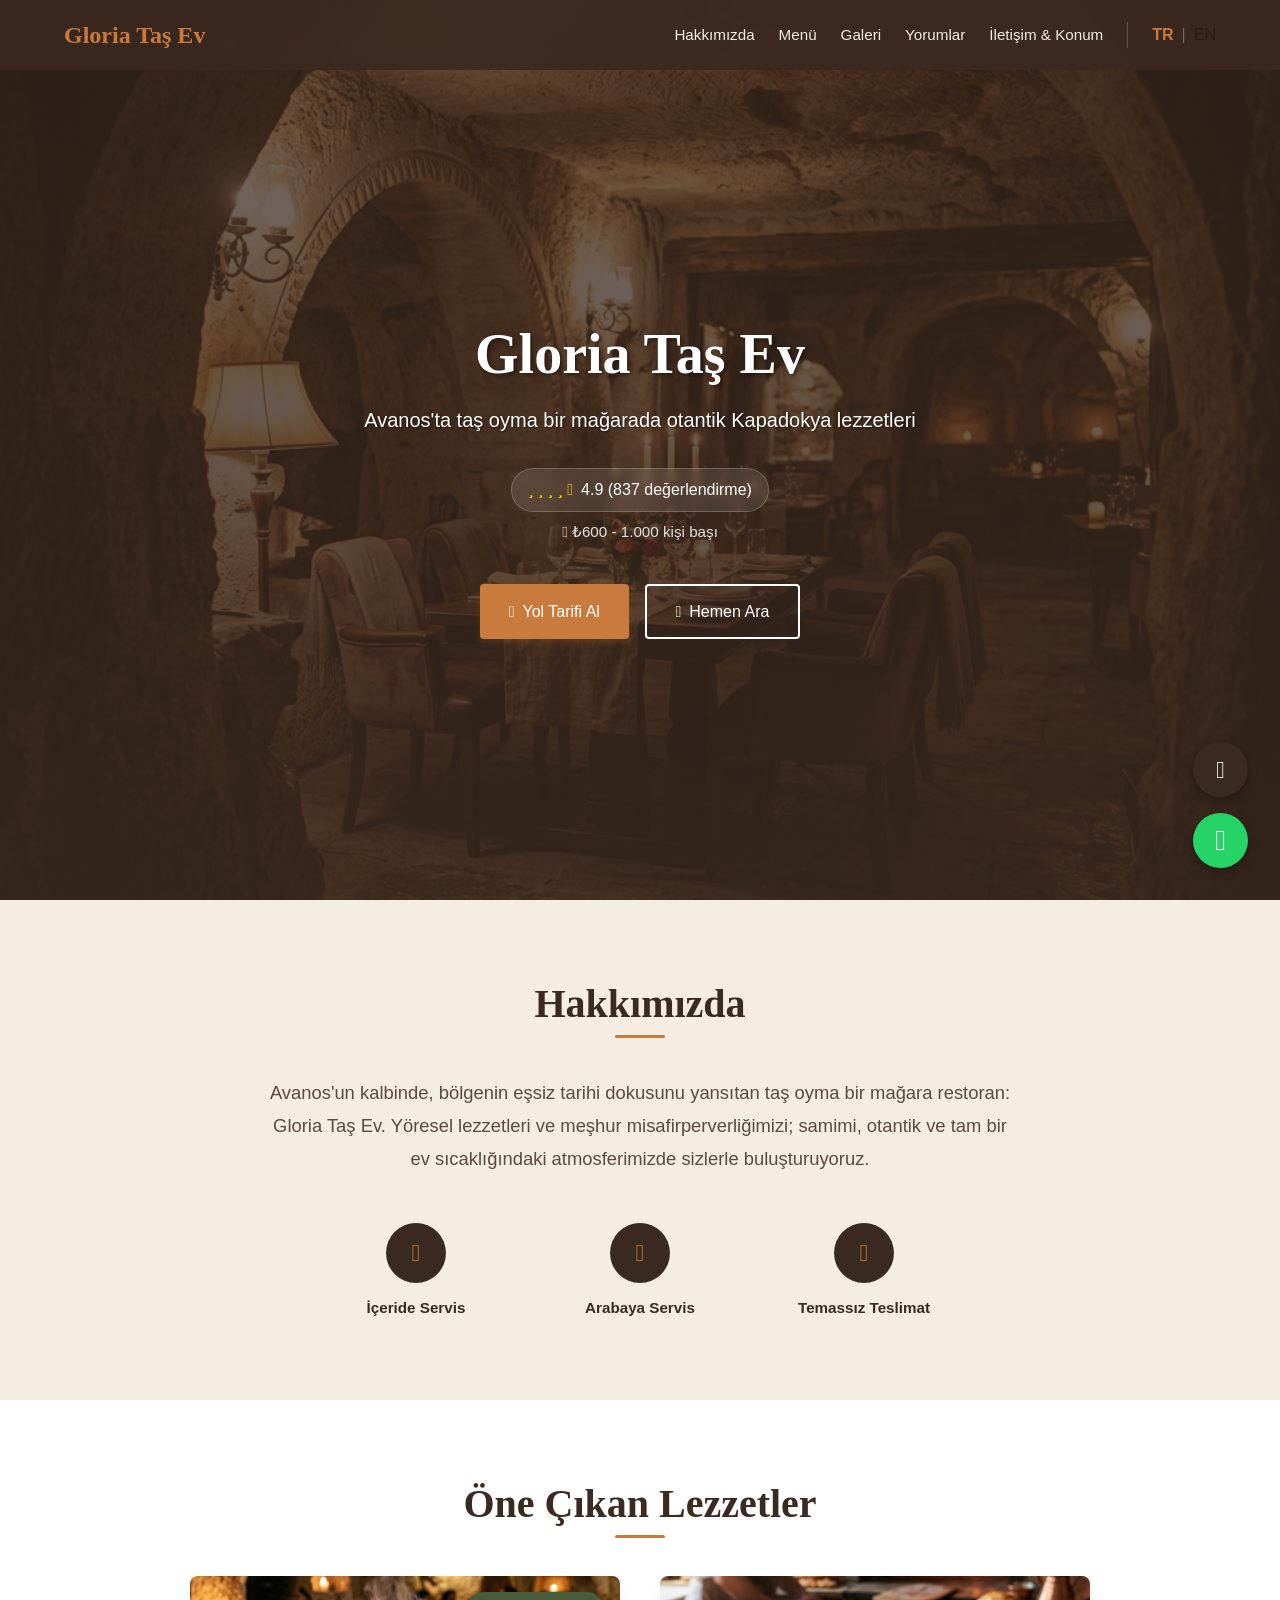
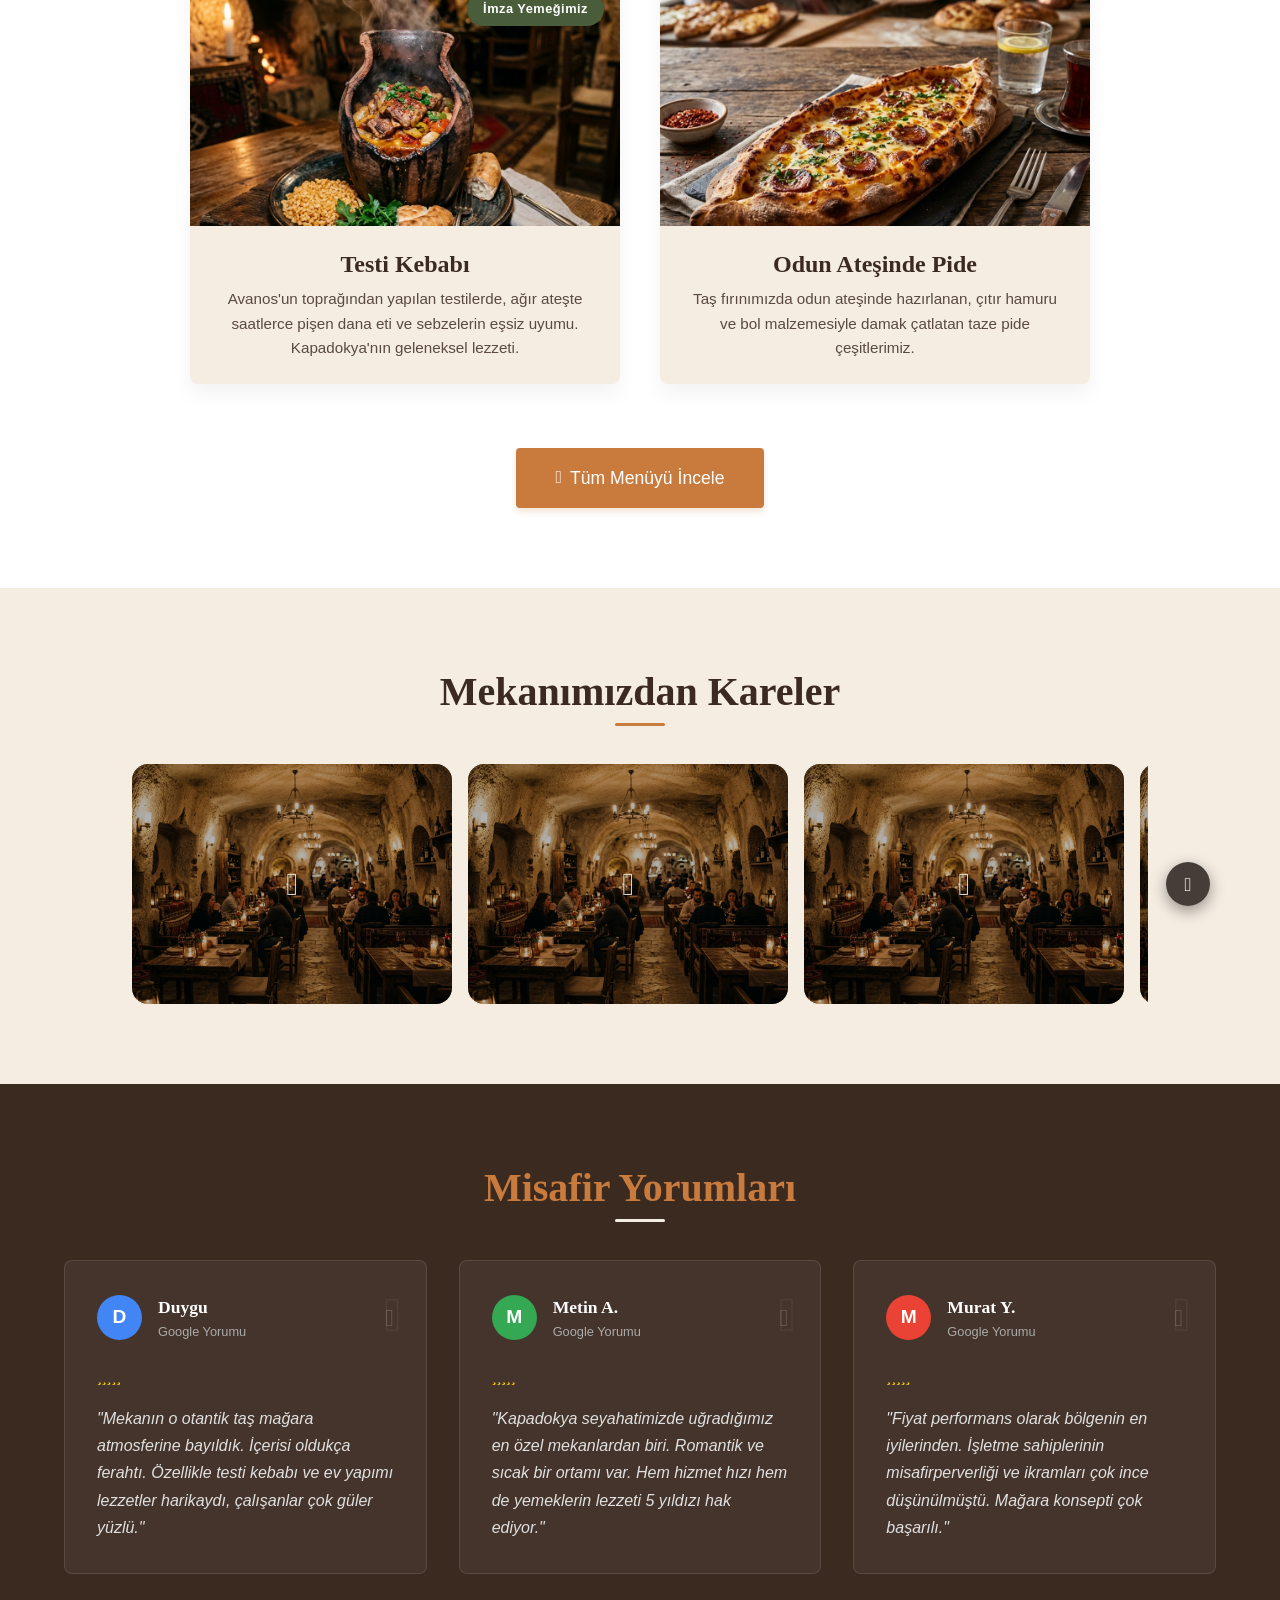
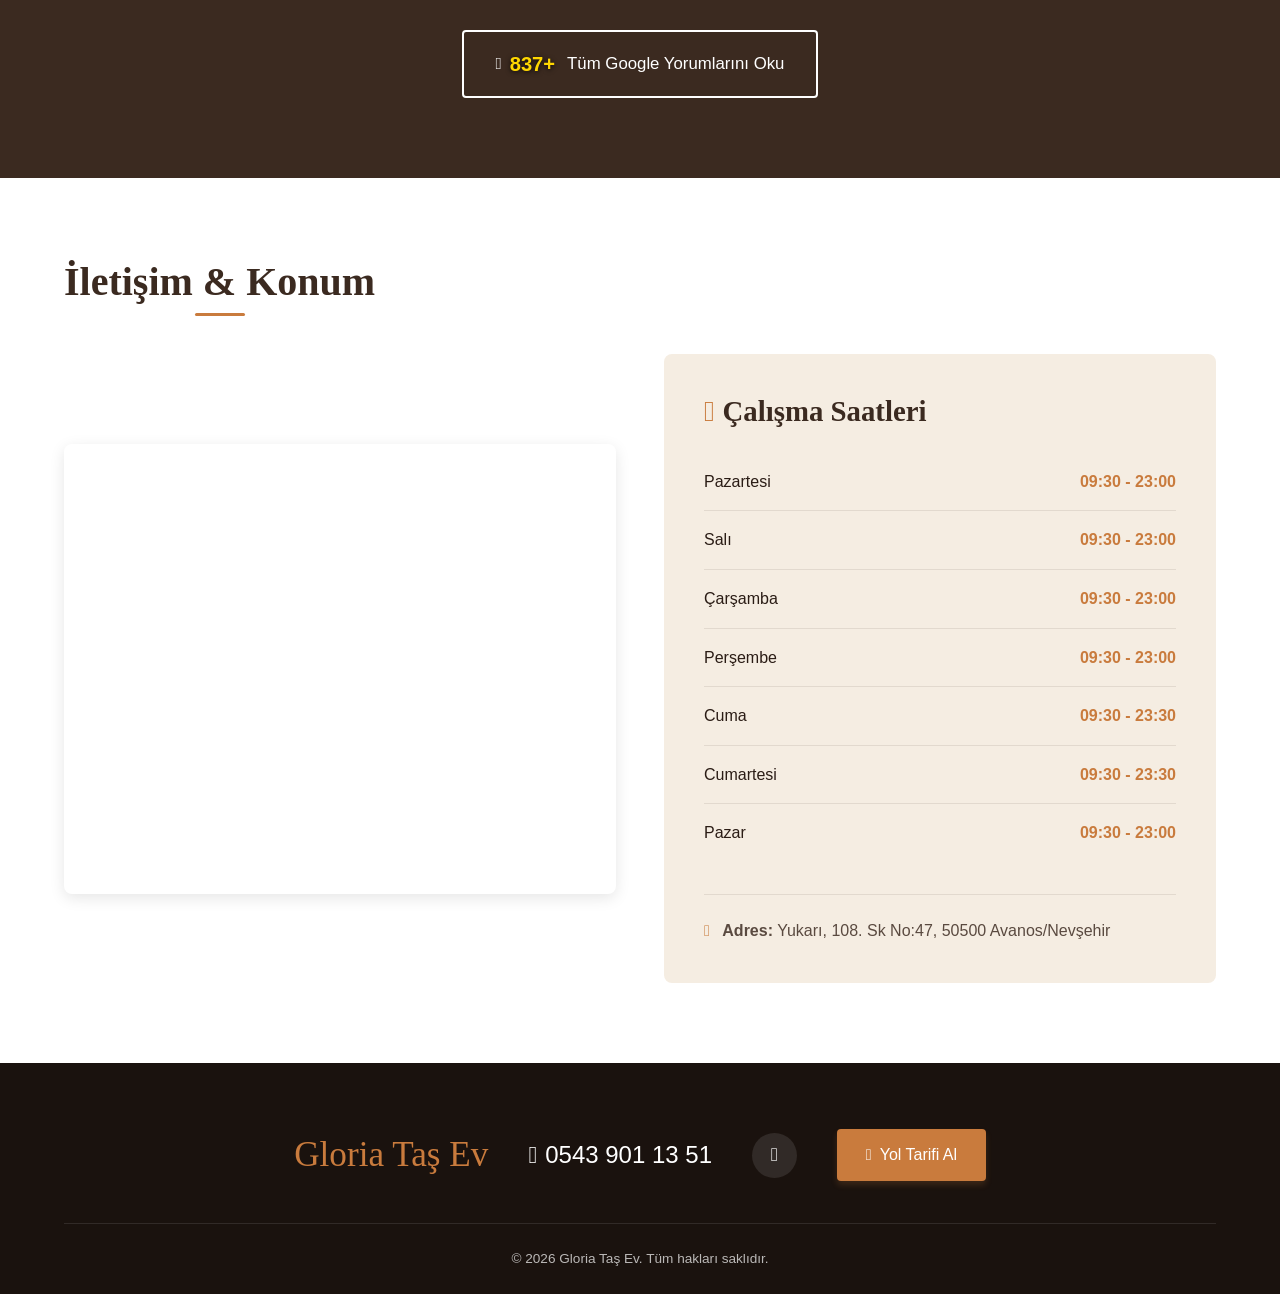
==== commit 083dc075: "Security: CSP, X-Content-Type-Options ve Referrer-Policy meta güvenlik başlıkları eklendi" ====
--- a/index.html
+++ b/index.html
@@ -4,6 +4,11 @@
     <meta charset="UTF-8">
     <meta name="viewport" content="width=device-width, initial-scale=1.0">
     <title>Gloria Taş Ev — Underground Cave Restaurant</title>
+
+    <!-- Güvenlik Başlıkları -->
+    <meta http-equiv="Content-Security-Policy" content="default-src 'self'; script-src 'self' 'unsafe-inline' https://kit.fontawesome.com https://cdnjs.cloudflare.com https://www.googletagmanager.com; style-src 'self' 'unsafe-inline' https://fonts.googleapis.com https://cdnjs.cloudflare.com https://ka-f.fontawesome.com; font-src 'self' https://fonts.gstatic.com https://ka-f.fontawesome.com; img-src 'self' data: https:; frame-src https://www.google.com https://maps.google.com; connect-src 'self' https://ka-f.fontawesome.com;">
+    <meta http-equiv="X-Content-Type-Options" content="nosniff">
+    <meta name="referrer" content="strict-origin-when-cross-origin">
     
     <!-- SEO & Open Graph Etiketleri -->
     <meta name="description" content="Avanos'un tarihi dokusunu yansıtan Gloria Taş Ev'de, taş oyma mağara konseptinde otantik Kapadokya lezzetlerini ve meşhur testi kebabını deneyimleyin.">
@@ -436,31 +441,51 @@
             const lightbox = document.getElementById('lightbox');
             const lightboxClose = document.getElementById('lightbox-close');
             const imgContainer = document.getElementById('lightbox-img-container');
+            const lightboxContent = lightbox.querySelector('.lightbox-content');
             
             galleryItems.forEach(item => {
                 item.addEventListener('click', () => {
                     const imgSrc = item.getAttribute('data-src');
                     imgContainer.innerHTML = `<img src="${imgSrc}" style="max-width: 90vw; max-height: 90vh; border-radius: 8px;" alt="Galeri Görseli">`;
-                    lightbox.classList.add('active');
+
+                    // Tıklanan fotoğrafın ekrandaki konumunu al
+                    const rect = item.getBoundingClientRect();
+                    const originX = rect.left + rect.width / 2;
+                    const originY = rect.top + rect.height / 2;
+                    lightboxContent.style.transformOrigin = `${originX}px ${originY}px`;
+
+                    // Önce display:flex yap, sonra animasyonu tetikle
+                    lightbox.classList.add('is-open');
+                    requestAnimationFrame(() => {
+                        requestAnimationFrame(() => {
+                            lightbox.classList.add('active');
+                        });
+                    });
                 });
             });
 
+            function closeLightbox() {
+                lightbox.classList.remove('active');
+                // Opacity animasyonu bitince display:none'a dön
+                lightbox.addEventListener('transitionend', () => {
+                    lightbox.classList.remove('is-open');
+                }, { once: true });
+            }
+
             // Lightbox kapatma butonuna tıklama
-            lightboxClose.addEventListener('click', () => {
-                lightbox.classList.remove('active');
-            });
+            lightboxClose.addEventListener('click', closeLightbox);
 
             // Lightbox dışına (arka plana) tıklama
             lightbox.addEventListener('click', (e) => {
                 if (e.target === lightbox || e.target === imgContainer) {
-                    lightbox.classList.remove('active');
+                    closeLightbox();
                 }
             });
 
             // ESC tuşu ile lightbox kapatma
             document.addEventListener('keydown', (e) => {
                 if (e.key === 'Escape' && lightbox.classList.contains('active')) {
-                    lightbox.classList.remove('active');
+                    closeLightbox();
                 }
             });
 
--- a/style.css
+++ b/style.css
@@ -704,17 +704,20 @@
             left: 0;
             width: 100%;
             height: 100%;
-            background-color: rgba(0, 0, 0, 0.9);
-            display: none; /* Gizli */
+            background-color: rgba(0, 0, 0, 0.92);
+            display: none;
             align-items: center;
             justify-content: center;
             z-index: 2000;
             opacity: 0;
-            transition: opacity 0.3s ease;
+            transition: opacity 0.35s ease;
+        }
+
+        .lightbox.is-open {
+            display: flex;
         }
 
         .lightbox.active {
-            display: flex;
             opacity: 1;
         }
 
@@ -722,15 +725,25 @@
             width: 90%;
             max-width: 800px;
             height: 80%;
-            background-color: #222;
+            background-color: #111;
             display: flex;
             align-items: center;
             justify-content: center;
             color: white;
             font-size: 2rem;
             position: relative;
-            border-radius: 4px;
+            border-radius: 16px;
             overflow: hidden;
+            transform: scale(0.05);
+            transform-origin: center center;
+            opacity: 0;
+            transition: transform 0.45s cubic-bezier(0.34, 1.56, 0.64, 1),
+                        opacity 0.3s ease;
+        }
+
+        .lightbox.active .lightbox-content {
+            transform: scale(1);
+            opacity: 1;
         }
         
         .lightbox-img {
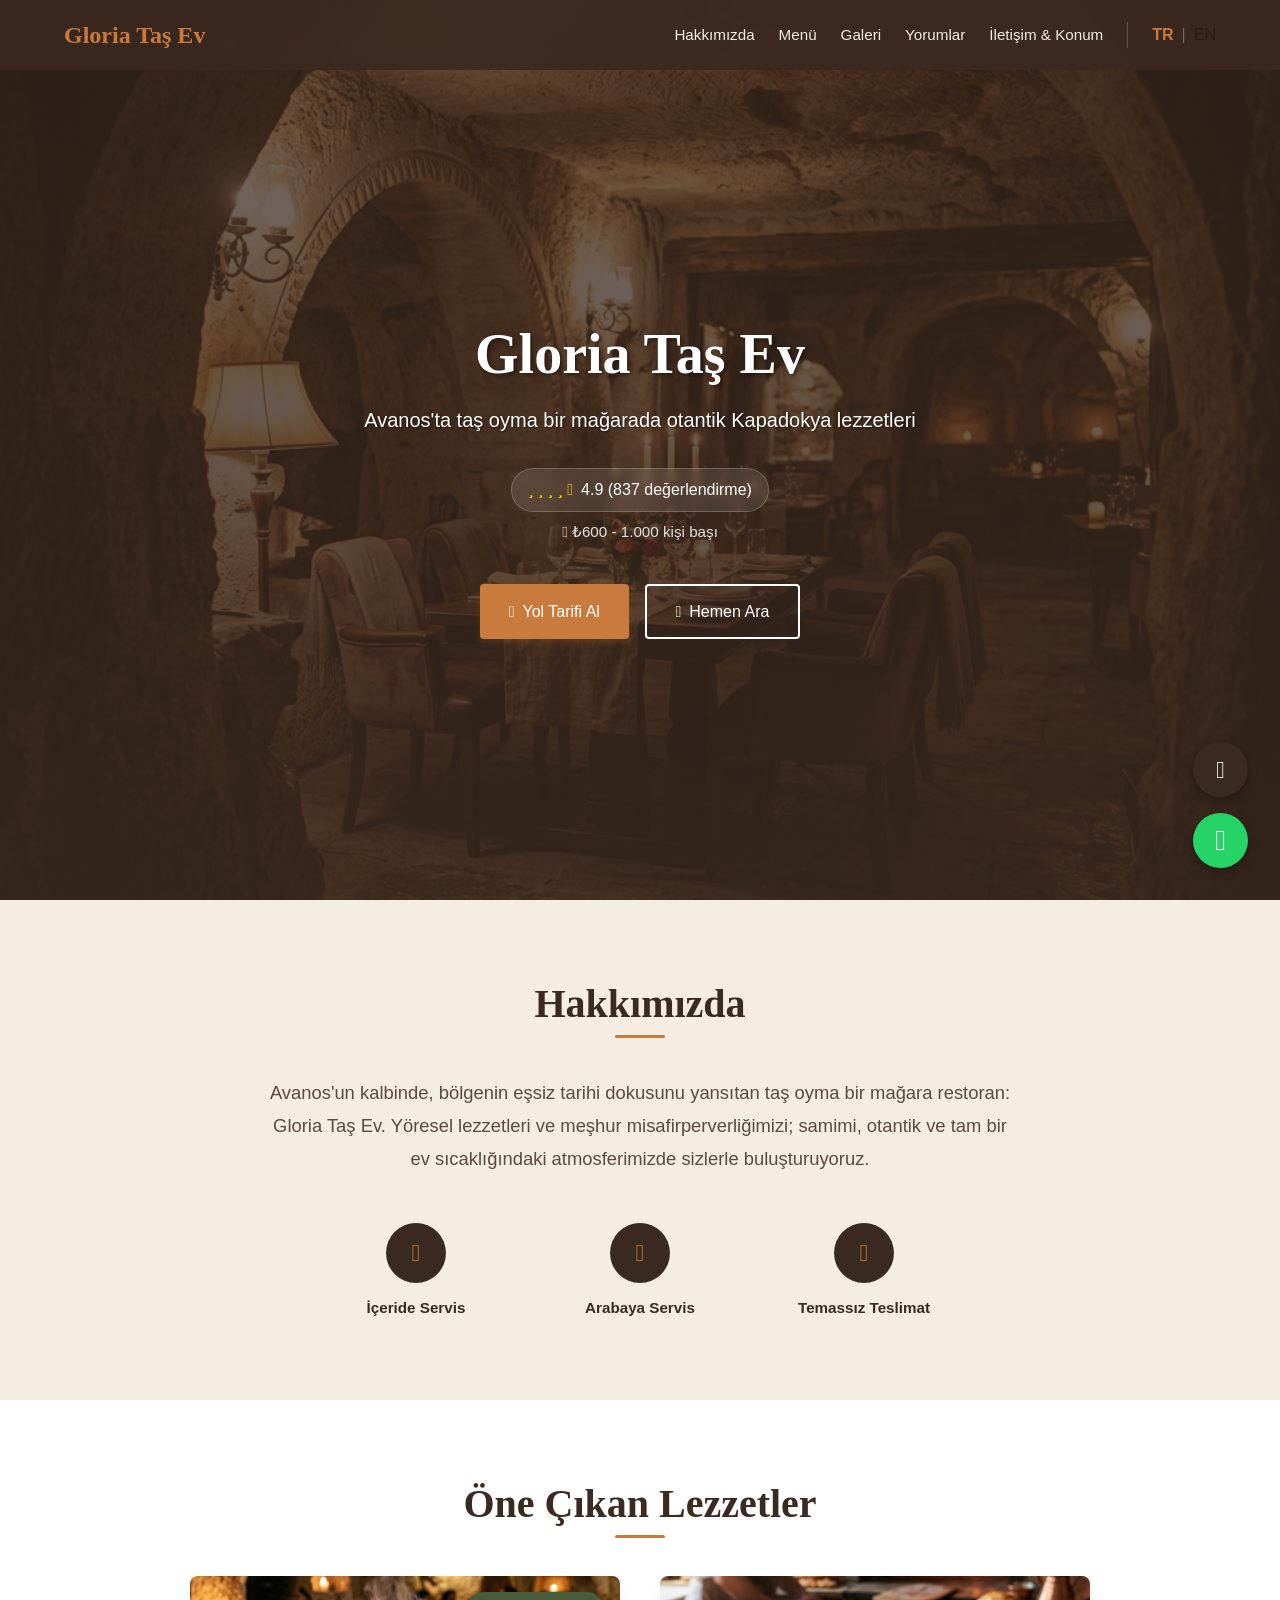
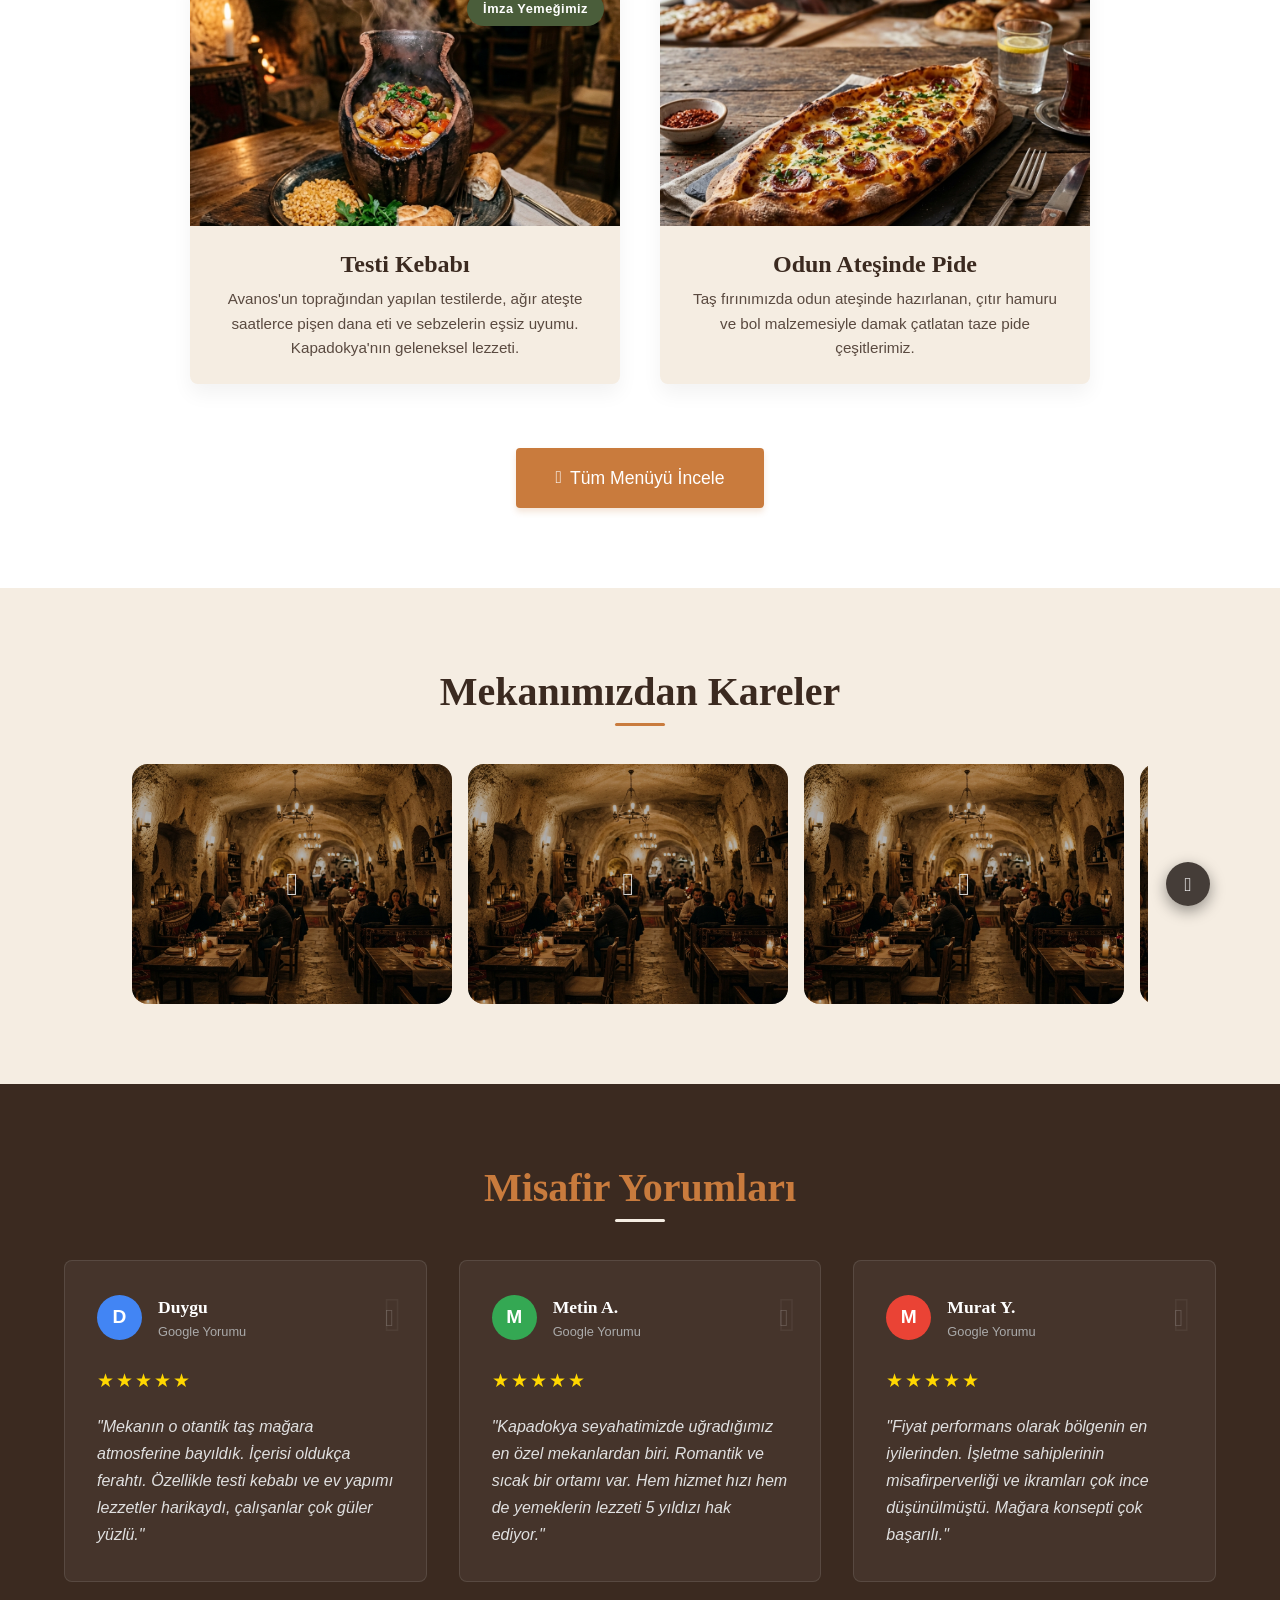
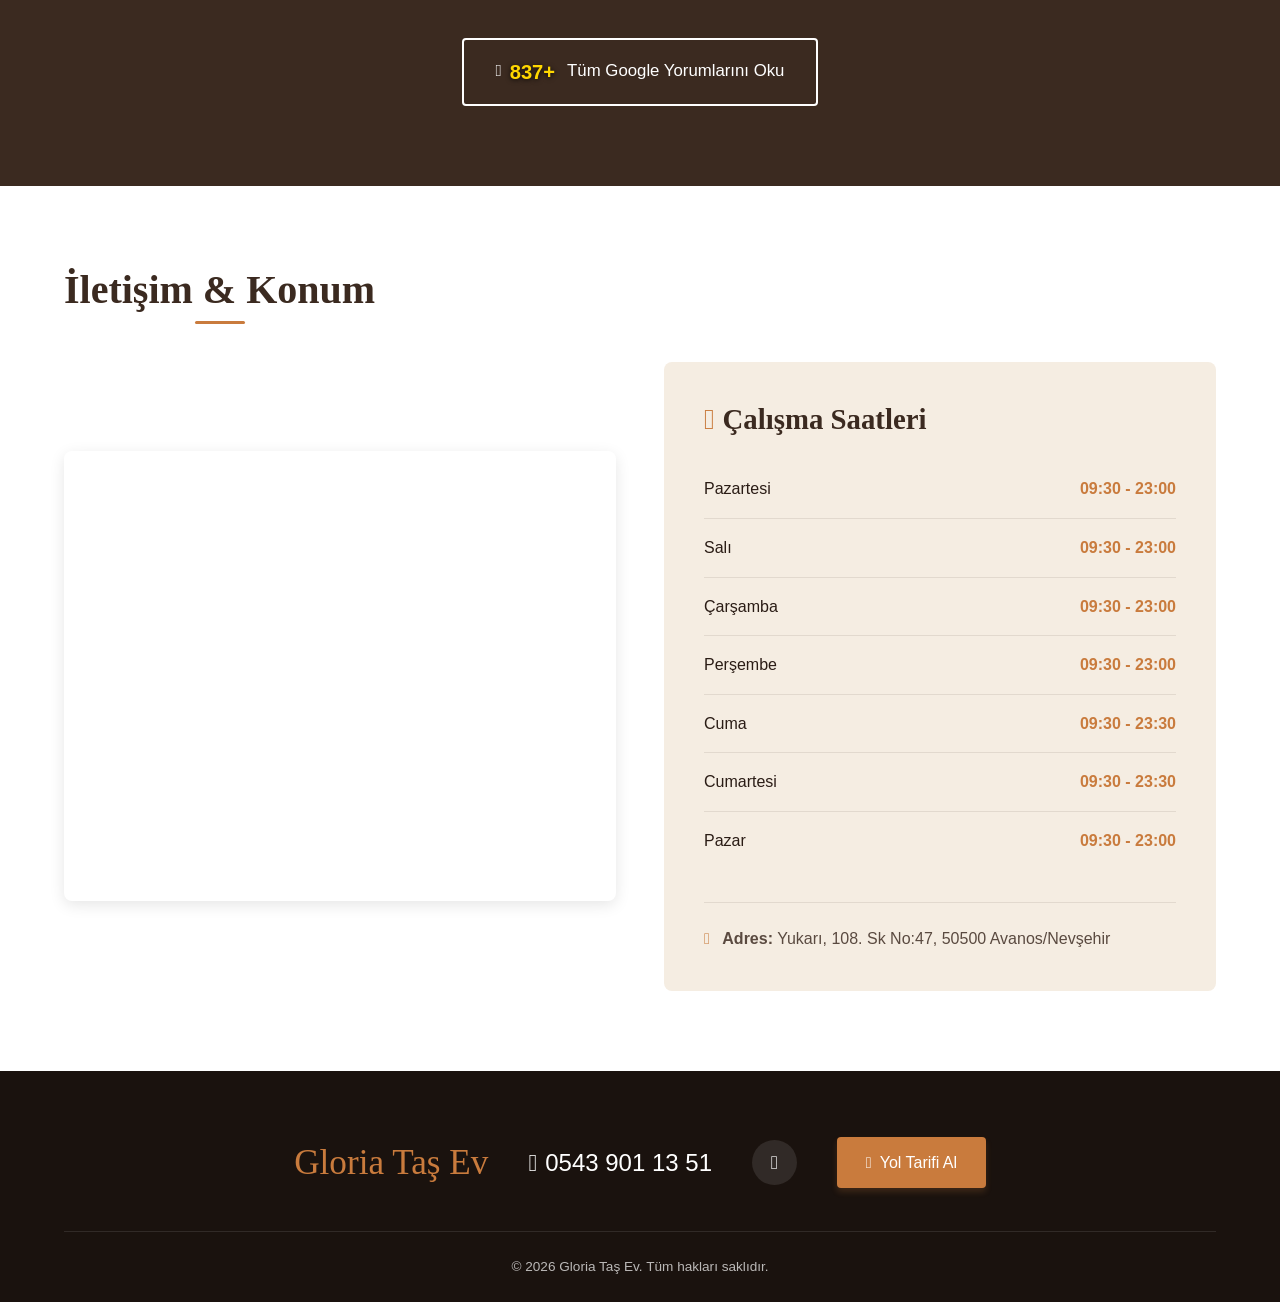
==== commit 9f079092: "Fix: Yorum yıldızları FontAwesome yerine Unicode ★ ile değiştirildi, mobilde her zaman görünür" ====
--- a/index.html
+++ b/index.html
@@ -278,7 +278,7 @@
                         <i class="fa-brands fa-google" style="margin-left: auto; color: rgba(255,255,255,0.2); font-size: 1.5rem;"></i>
                     </div>
                     <div class="review-stars" style="text-align: left;">
-                        <i class="fa-solid fa-star"></i><i class="fa-solid fa-star"></i><i class="fa-solid fa-star"></i><i class="fa-solid fa-star"></i><i class="fa-solid fa-star"></i>
+                        ★★★★★
                     </div>
                     <p class="review-text" style="margin-bottom: 0;">"Mekanın o otantik taş mağara atmosferine bayıldık. İçerisi oldukça ferahtı. Özellikle testi kebabı ve ev yapımı lezzetler harikaydı, çalışanlar çok güler yüzlü."</p>
                 </div>
@@ -294,7 +294,7 @@
                         <i class="fa-brands fa-google" style="margin-left: auto; color: rgba(255,255,255,0.2); font-size: 1.5rem;"></i>
                     </div>
                     <div class="review-stars" style="text-align: left;">
-                        <i class="fa-solid fa-star"></i><i class="fa-solid fa-star"></i><i class="fa-solid fa-star"></i><i class="fa-solid fa-star"></i><i class="fa-solid fa-star"></i>
+                        ★★★★★
                     </div>
                     <p class="review-text" style="margin-bottom: 0;">"Kapadokya seyahatimizde uğradığımız en özel mekanlardan biri. Romantik ve sıcak bir ortamı var. Hem hizmet hızı hem de yemeklerin lezzeti 5 yıldızı hak ediyor."</p>
                 </div>
@@ -310,7 +310,7 @@
                         <i class="fa-brands fa-google" style="margin-left: auto; color: rgba(255,255,255,0.2); font-size: 1.5rem;"></i>
                     </div>
                     <div class="review-stars" style="text-align: left;">
-                        <i class="fa-solid fa-star"></i><i class="fa-solid fa-star"></i><i class="fa-solid fa-star"></i><i class="fa-solid fa-star"></i><i class="fa-solid fa-star"></i>
+                        ★★★★★
                     </div>
                     <p class="review-text" style="margin-bottom: 0;">"Fiyat performans olarak bölgenin en iyilerinden. İşletme sahiplerinin misafirperverliği ve ikramları çok ince düşünülmüştü. Mağara konsepti çok başarılı."</p>
                 </div>
--- a/style.css
+++ b/style.css
@@ -809,7 +809,8 @@
         .review-stars {
             color: #FFD700;
             margin-bottom: 1rem;
-            font-size: 0.9rem;
+            font-size: 1.2rem;
+            letter-spacing: 2px;
             white-space: nowrap;
         }
 
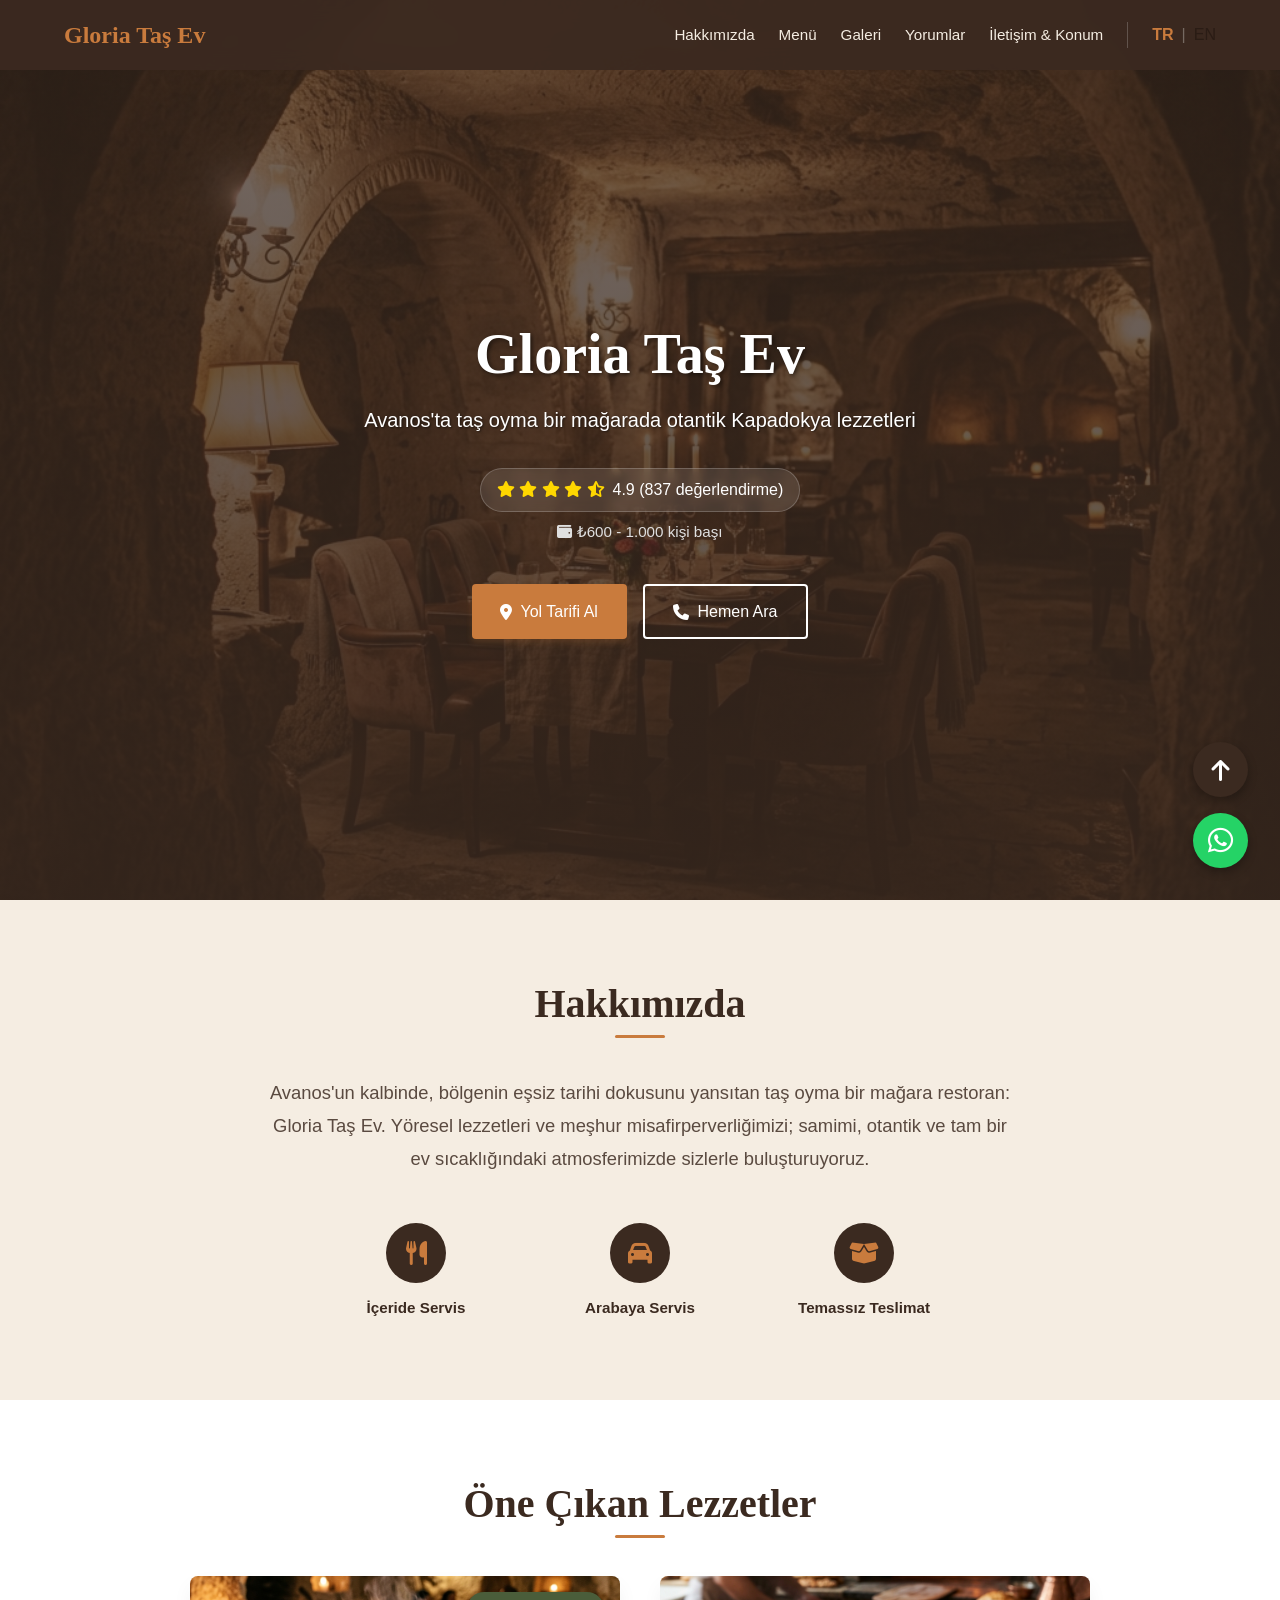
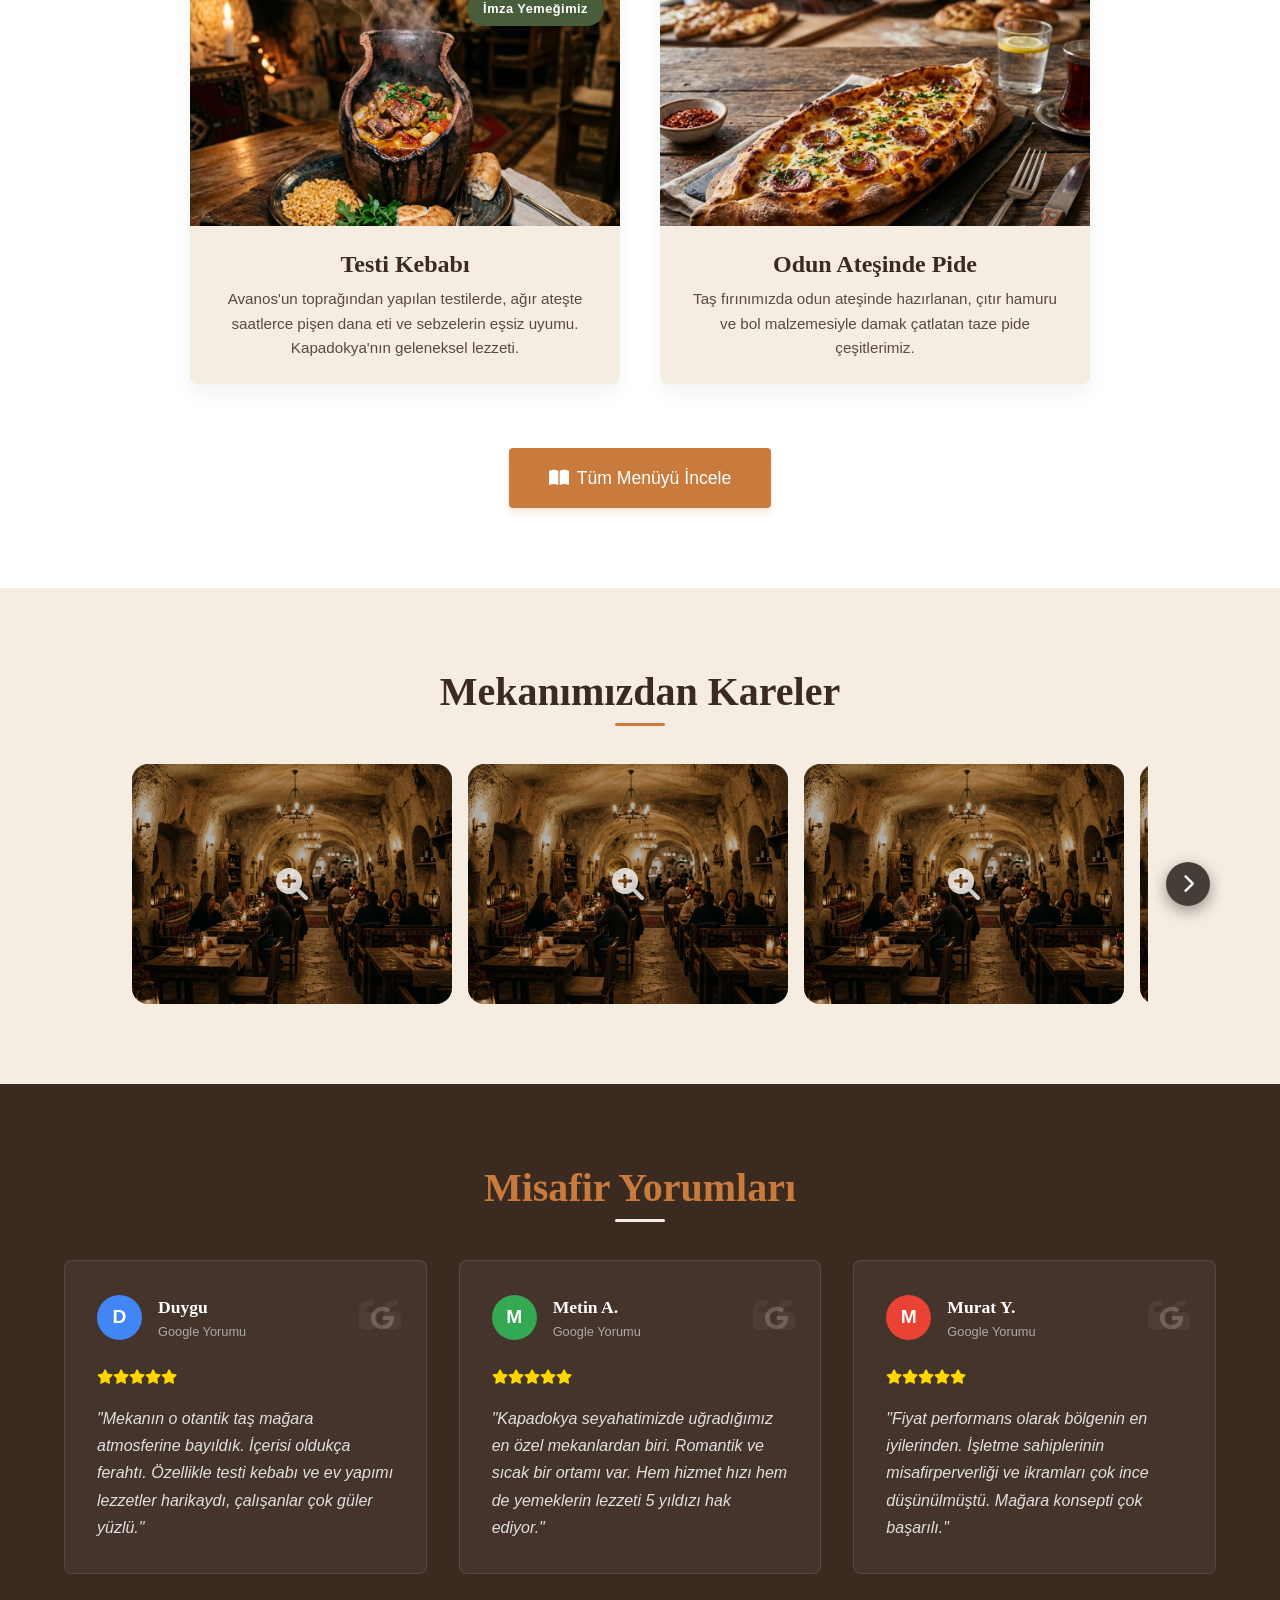
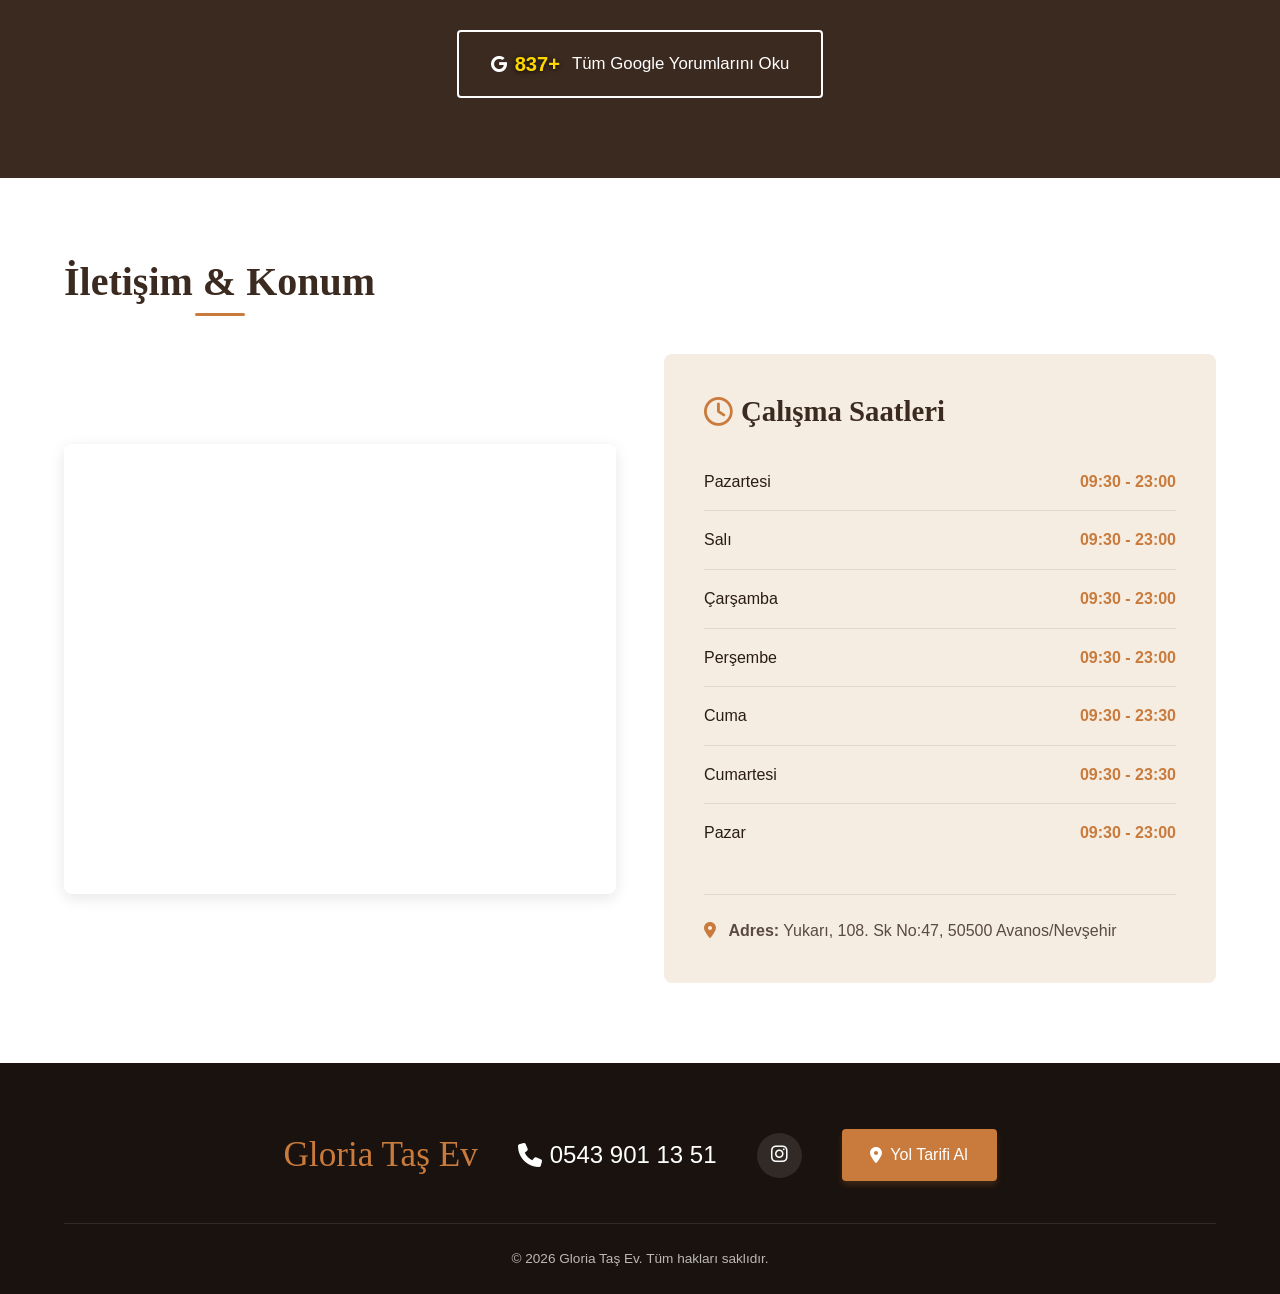
==== commit 05f79060: "Fix: CSP'ye cdnjs.cloudflare.com font kaynağı eklendi, FontAwesome ikonları artık yükleniyor" ====
--- a/index.html
+++ b/index.html
@@ -6,7 +6,7 @@
     <title>Gloria Taş Ev — Underground Cave Restaurant</title>
 
     <!-- Güvenlik Başlıkları -->
-    <meta http-equiv="Content-Security-Policy" content="default-src 'self'; script-src 'self' 'unsafe-inline' https://kit.fontawesome.com https://cdnjs.cloudflare.com https://www.googletagmanager.com; style-src 'self' 'unsafe-inline' https://fonts.googleapis.com https://cdnjs.cloudflare.com https://ka-f.fontawesome.com; font-src 'self' https://fonts.gstatic.com https://ka-f.fontawesome.com; img-src 'self' data: https:; frame-src https://www.google.com https://maps.google.com; connect-src 'self' https://ka-f.fontawesome.com;">
+    <meta http-equiv="Content-Security-Policy" content="default-src 'self'; script-src 'self' 'unsafe-inline' https://kit.fontawesome.com https://cdnjs.cloudflare.com https://www.googletagmanager.com; style-src 'self' 'unsafe-inline' https://fonts.googleapis.com https://cdnjs.cloudflare.com https://ka-f.fontawesome.com; font-src 'self' https://fonts.gstatic.com https://ka-f.fontawesome.com https://cdnjs.cloudflare.com; img-src 'self' data: https:; frame-src https://www.google.com https://maps.google.com; connect-src 'self' https://ka-f.fontawesome.com https://cdnjs.cloudflare.com;">
     <meta http-equiv="X-Content-Type-Options" content="nosniff">
     <meta name="referrer" content="strict-origin-when-cross-origin">
     
@@ -278,7 +278,7 @@
                         <i class="fa-brands fa-google" style="margin-left: auto; color: rgba(255,255,255,0.2); font-size: 1.5rem;"></i>
                     </div>
                     <div class="review-stars" style="text-align: left;">
-                        ★★★★★
+                        <i class="fa-solid fa-star"></i><i class="fa-solid fa-star"></i><i class="fa-solid fa-star"></i><i class="fa-solid fa-star"></i><i class="fa-solid fa-star"></i>
                     </div>
                     <p class="review-text" style="margin-bottom: 0;">"Mekanın o otantik taş mağara atmosferine bayıldık. İçerisi oldukça ferahtı. Özellikle testi kebabı ve ev yapımı lezzetler harikaydı, çalışanlar çok güler yüzlü."</p>
                 </div>
@@ -294,7 +294,7 @@
                         <i class="fa-brands fa-google" style="margin-left: auto; color: rgba(255,255,255,0.2); font-size: 1.5rem;"></i>
                     </div>
                     <div class="review-stars" style="text-align: left;">
-                        ★★★★★
+                        <i class="fa-solid fa-star"></i><i class="fa-solid fa-star"></i><i class="fa-solid fa-star"></i><i class="fa-solid fa-star"></i><i class="fa-solid fa-star"></i>
                     </div>
                     <p class="review-text" style="margin-bottom: 0;">"Kapadokya seyahatimizde uğradığımız en özel mekanlardan biri. Romantik ve sıcak bir ortamı var. Hem hizmet hızı hem de yemeklerin lezzeti 5 yıldızı hak ediyor."</p>
                 </div>
@@ -310,7 +310,7 @@
                         <i class="fa-brands fa-google" style="margin-left: auto; color: rgba(255,255,255,0.2); font-size: 1.5rem;"></i>
                     </div>
                     <div class="review-stars" style="text-align: left;">
-                        ★★★★★
+                        <i class="fa-solid fa-star"></i><i class="fa-solid fa-star"></i><i class="fa-solid fa-star"></i><i class="fa-solid fa-star"></i><i class="fa-solid fa-star"></i>
                     </div>
                     <p class="review-text" style="margin-bottom: 0;">"Fiyat performans olarak bölgenin en iyilerinden. İşletme sahiplerinin misafirperverliği ve ikramları çok ince düşünülmüştü. Mağara konsepti çok başarılı."</p>
                 </div>
--- a/style.css
+++ b/style.css
@@ -809,8 +809,7 @@
         .review-stars {
             color: #FFD700;
             margin-bottom: 1rem;
-            font-size: 1.2rem;
-            letter-spacing: 2px;
+            font-size: 0.9rem;
             white-space: nowrap;
         }
 
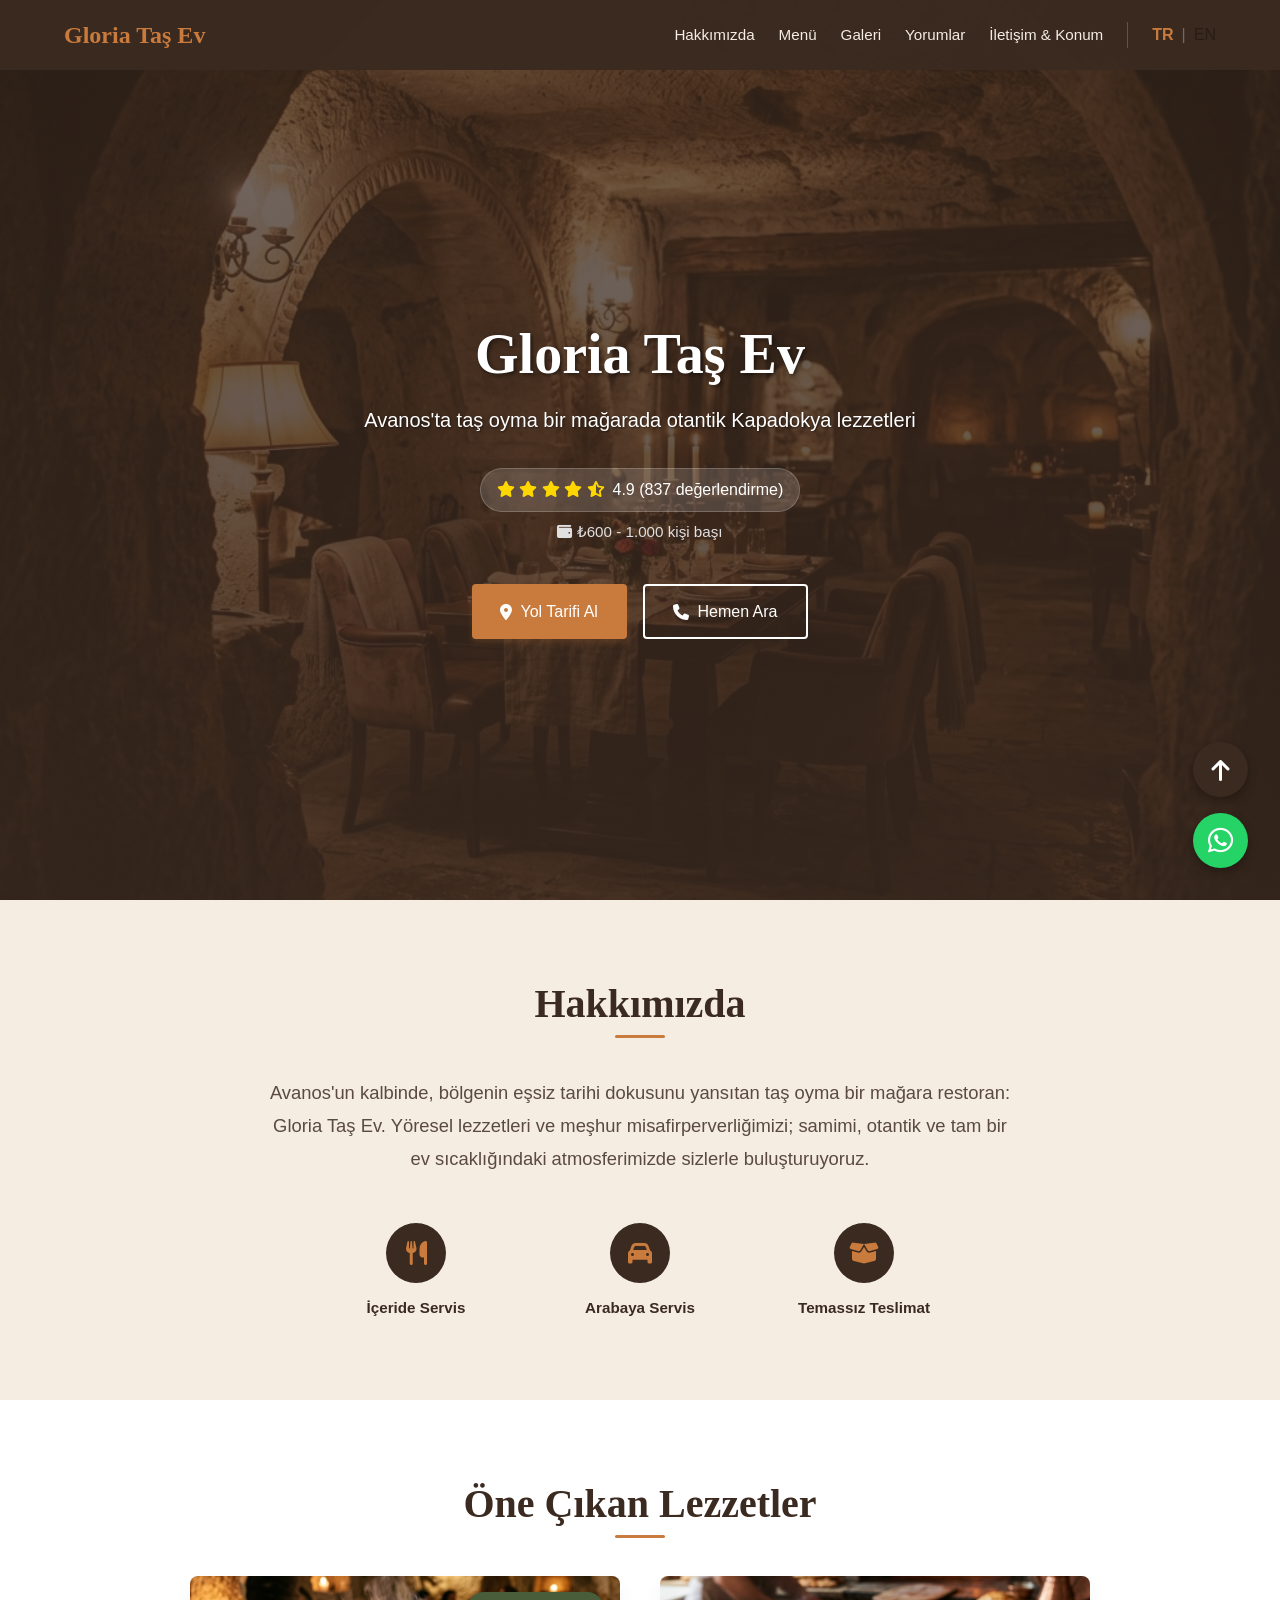
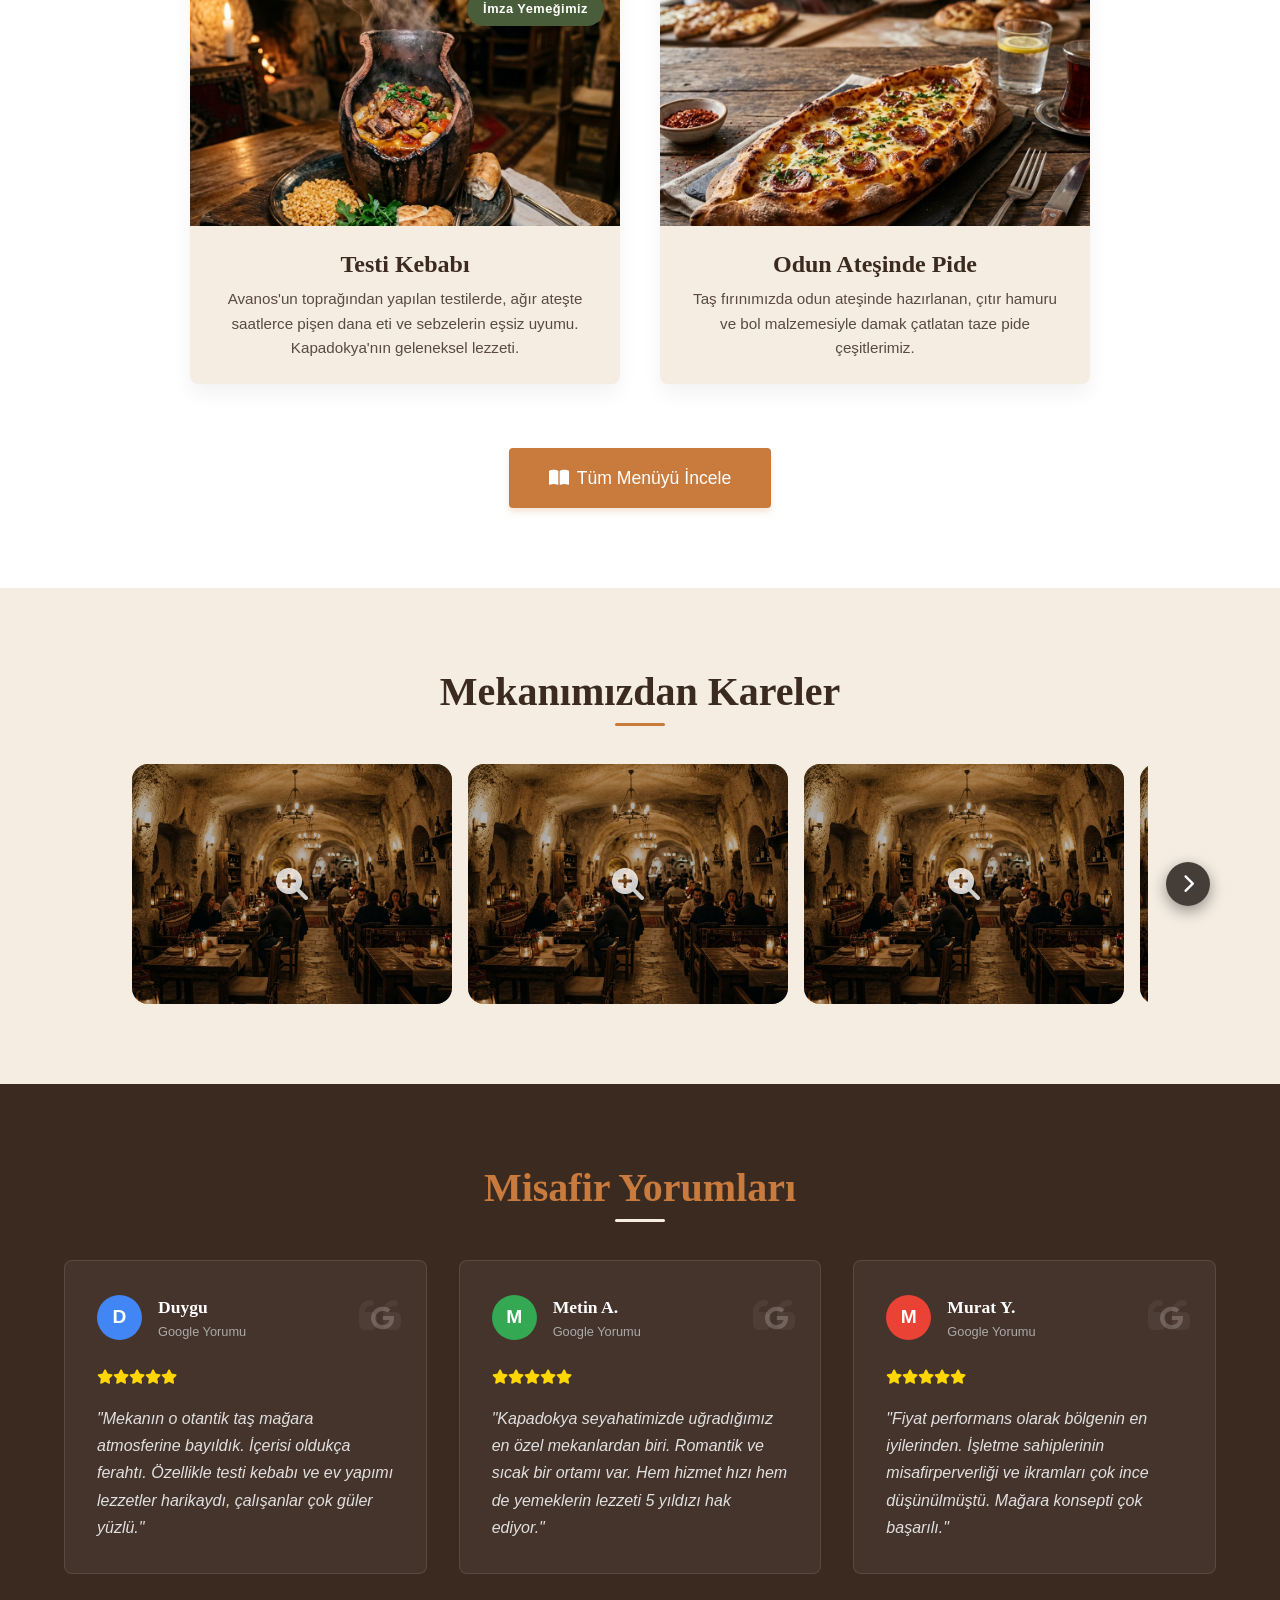
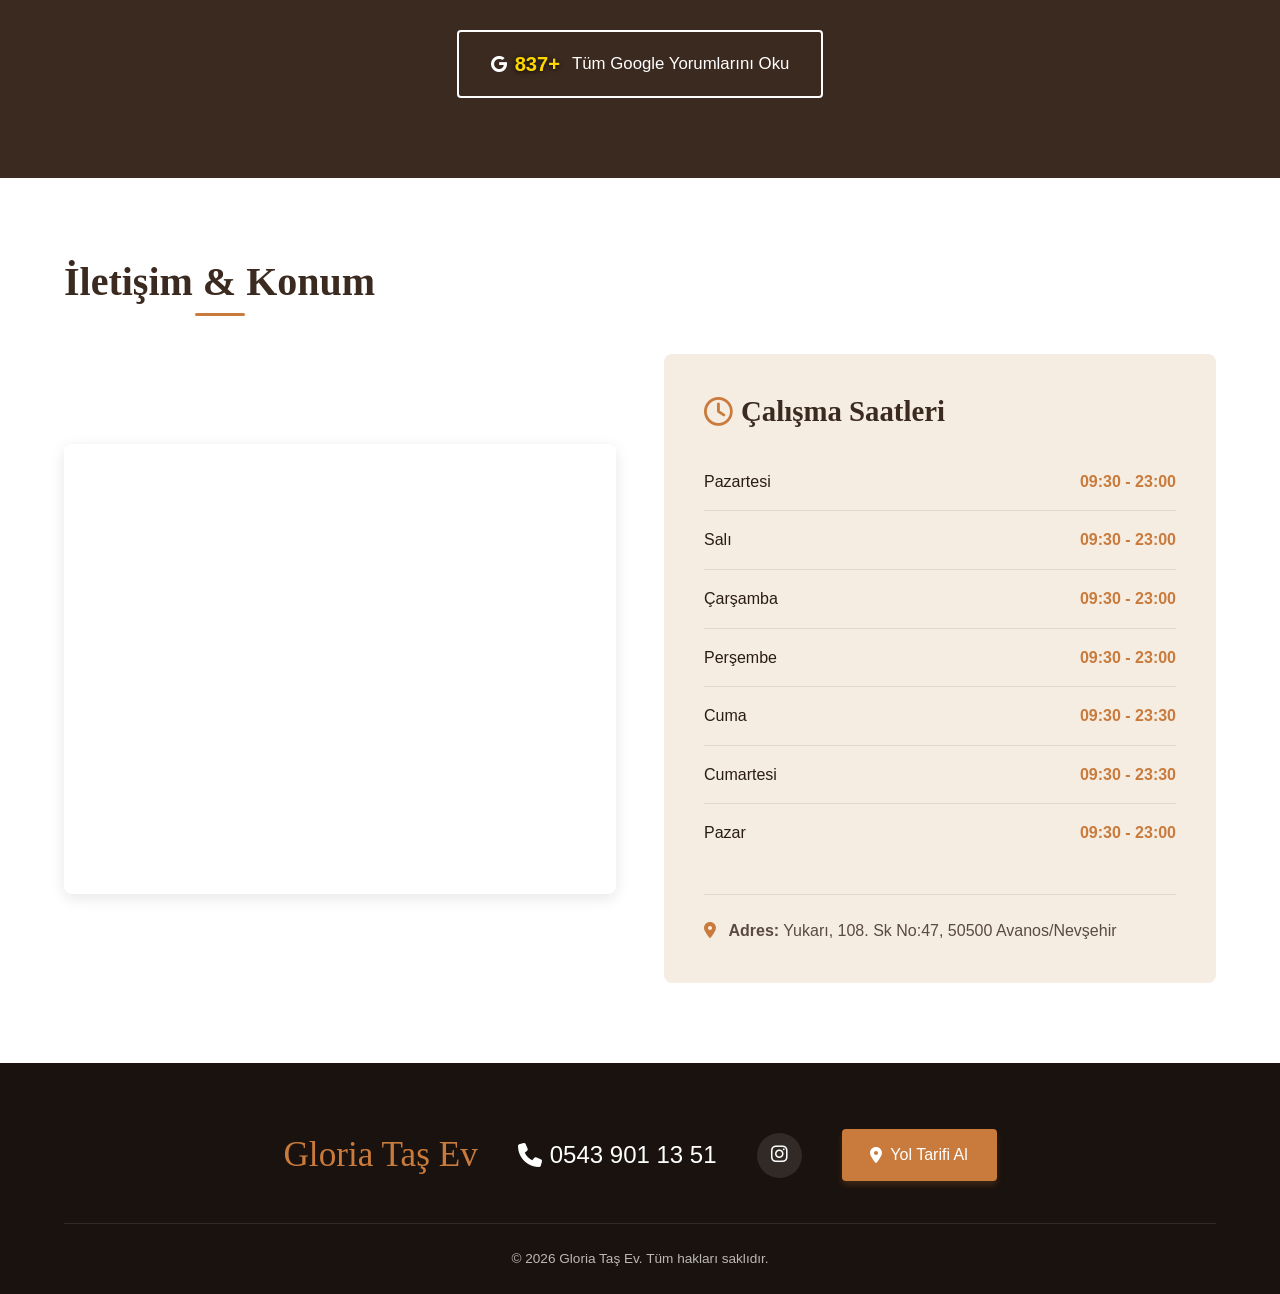
==== commit b5610fb7: "Perf: remove backdrop-filter, optimize transitions and scroll listeners" ====
--- a/index.html
+++ b/index.html
@@ -426,15 +426,22 @@
                 });
             });
 
-            // 3. Scroll yapıldığında Navbar'a gölge ekleme
+            // 3. Scroll yapıldığında Navbar'a gölge ekleme (optimize edildi)
             const nav = document.querySelector('nav');
+            let _navScrolling = false;
             window.addEventListener('scroll', () => {
-                if (window.scrollY > 50) {
-                    nav.style.boxShadow = '0 2px 10px rgba(0,0,0,0.5)';
-                } else {
-                    nav.style.boxShadow = 'none';
+                if (!_navScrolling) {
+                    window.requestAnimationFrame(() => {
+                        if (window.scrollY > 50) {
+                            nav.style.boxShadow = '0 2px 10px rgba(0,0,0,0.5)';
+                        } else {
+                            nav.style.boxShadow = 'none';
+                        }
+                        _navScrolling = false;
+                    });
+                    _navScrolling = true;
                 }
-            });
+            }, { passive: true });
 
             // 4. Galeri Lightbox (Vanilla JS)
             const galleryItems = document.querySelectorAll('.gallery-item');
@@ -492,13 +499,20 @@
             // 5. Scroll to Top Button Logic
             const scrollTopBtn = document.getElementById('scrollTopBtn');
             if (scrollTopBtn) {
+                let _topScrolling = false;
                 window.addEventListener('scroll', () => {
-                    if (window.scrollY > 300) {
-                        scrollTopBtn.classList.add('visible');
-                    } else {
-                        scrollTopBtn.classList.remove('visible');
+                    if (!_topScrolling) {
+                        window.requestAnimationFrame(() => {
+                            if (window.scrollY > 300) {
+                                scrollTopBtn.classList.add('visible');
+                            } else {
+                                scrollTopBtn.classList.remove('visible');
+                            }
+                            _topScrolling = false;
+                        });
+                        _topScrolling = true;
                     }
-                });
+                }, { passive: true });
 
                 scrollTopBtn.addEventListener('click', () => {
                     window.scrollTo({ top: 0, behavior: 'smooth' });
--- a/style.css
+++ b/style.css
@@ -18,7 +18,7 @@
             --font-body: 'Inter', sans-serif;
             
             /* Animasyon / Geçiş */
-            --transition: all 0.3s ease;
+            --transition: background-color 0.3s ease, color 0.3s ease, border-color 0.3s ease, box-shadow 0.3s ease, transform 0.3s ease, opacity 0.3s ease, visibility 0.3s ease;
         }
 
         /* ==========================================================================
@@ -149,8 +149,7 @@
             top: 0;
             left: 0;
             width: 100%;
-            background-color: rgba(59, 42, 32, 0.95);
-            backdrop-filter: blur(10px); /* Modern blur efekti */
+            background-color: rgba(59, 42, 32, 0.98); /* Solid — backdrop-filter kaldırıldı (perf) */
             z-index: 1000;
             padding: 1rem 0;
             transition: var(--transition);
@@ -283,18 +282,17 @@
             flex-wrap: wrap;
             text-align: center;
             gap: 0.5rem;
-            background-color: rgba(255, 255, 255, 0.1);
-            backdrop-filter: blur(5px);
+            background-color: rgba(255, 255, 255, 0.15); /* backdrop-filter kaldırıldı (perf) */
             padding: 0.5rem 1rem;
             border-radius: 50px;
             border: 1px solid rgba(255, 255, 255, 0.2);
             font-weight: 500;
-            transition: var(--transition);
+            transition: background-color 0.3s ease;
         }
 
         .rating-badge:hover {
-            background-color: rgba(255, 255, 255, 0.2);
-            transform: translateY(-2px);
+            background-color: rgba(255, 255, 255, 0.25);
+            /* transform kaldırıldı (perf) */
         }
 
         .stars {
@@ -413,8 +411,8 @@
         }
 
         .menu-card:hover {
-            transform: translateY(-5px);
-            box-shadow: 0 15px 30px rgba(0,0,0,0.1);
+            box-shadow: 0 15px 30px rgba(0,0,0,0.14);
+            /* transform kaldırıldı (perf) */
         }
 
         .signature-badge {
@@ -961,8 +959,8 @@
 
         .social-link:hover {
             background-color: var(--color-warm-amber);
-            transform: translateY(-3px);
             color: var(--color-white);
+            /* transform kaldırıldı (perf) */
         }
 
         .copyright {
@@ -1142,8 +1140,9 @@
 }
 
 .float-btn:hover {
-    transform: translateY(-5px);
+    box-shadow: 0 6px 16px rgba(0,0,0,0.25);
     color: white;
+    /* transform kaldırıldı (perf) */
 }
 
 .whatsapp-btn {
@@ -1219,12 +1218,12 @@
    ========================================================================== */
 .menu-choice-overlay {
     position: fixed; top: 0; left: 0; width: 100%; height: 100%;
-    background: rgba(0, 0, 0, 0.8);
-    backdrop-filter: blur(5px);
+    background: rgba(0, 0, 0, 0.88); /* backdrop-filter kaldırıldı (perf) */
     z-index: 10000;
     display: flex;
     align-items: center; justify-content: center;
-    opacity: 0; visibility: hidden; transition: all 0.3s ease;
+    opacity: 0; visibility: hidden;
+    transition: opacity 0.3s ease, visibility 0.3s ease;
 }
 .menu-choice-overlay.active { opacity: 1; visibility: visible; }
 .menu-choice-content {
@@ -1234,7 +1233,7 @@
     padding: 2.5rem 2rem;
     width: 90%; max-width: 400px;
     text-align: center;
-    transform: scale(0.9); transition: all 0.3s ease;
+    transform: scale(0.9); transition: transform 0.3s ease;
     box-shadow: 0 15px 35px rgba(0,0,0,0.5);
     position: relative;
 }
